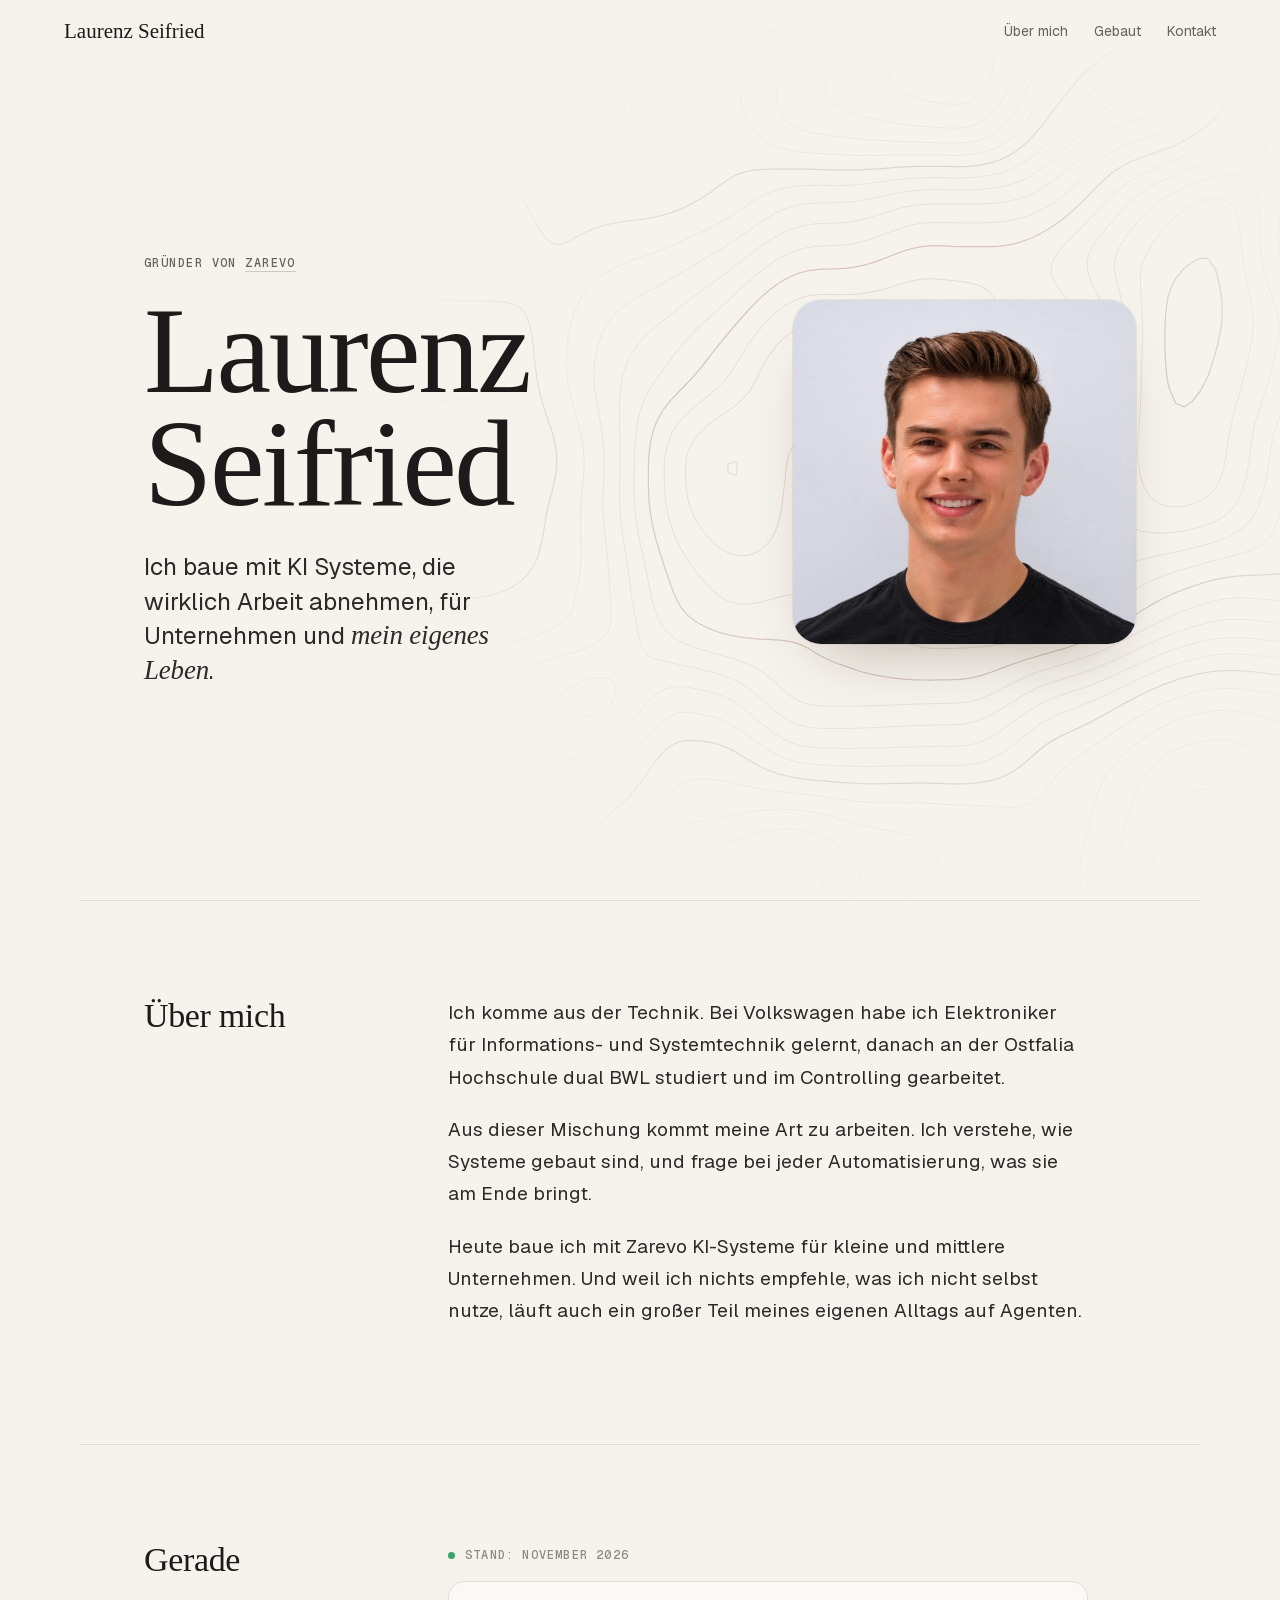
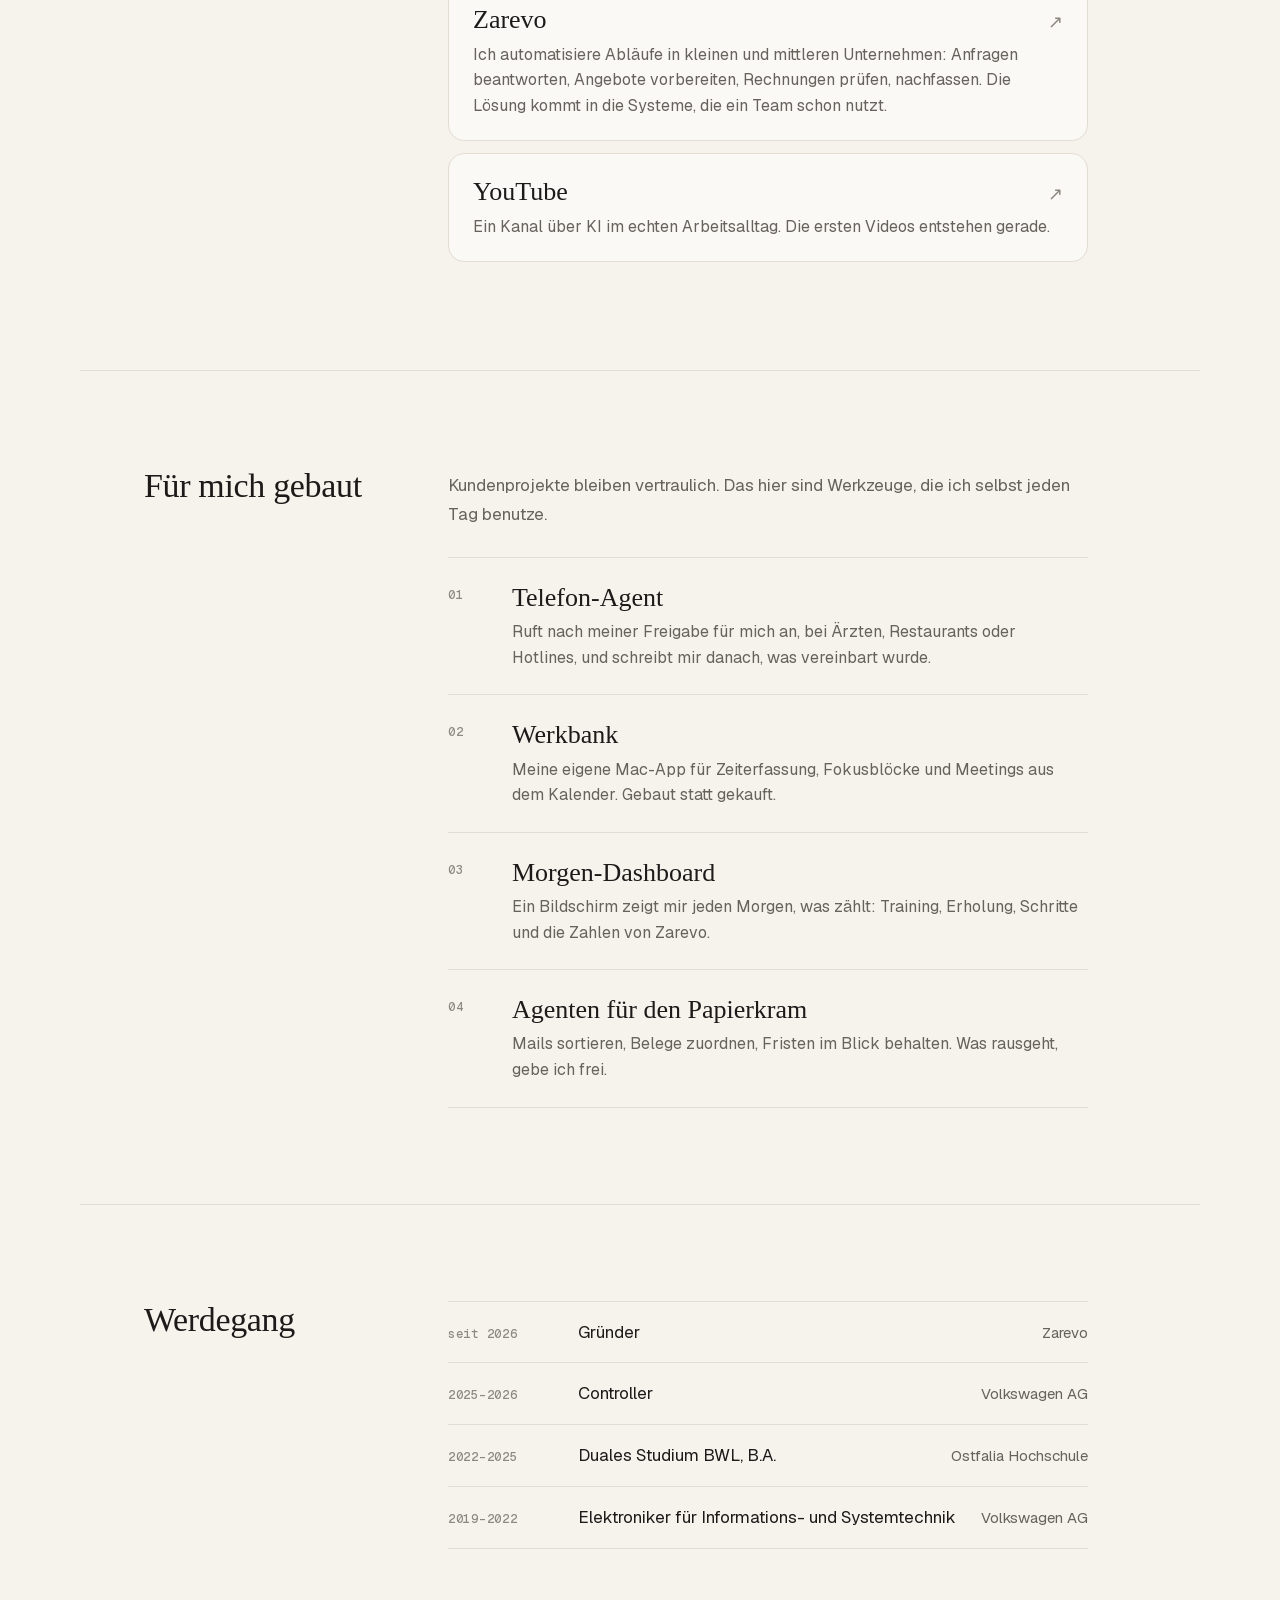
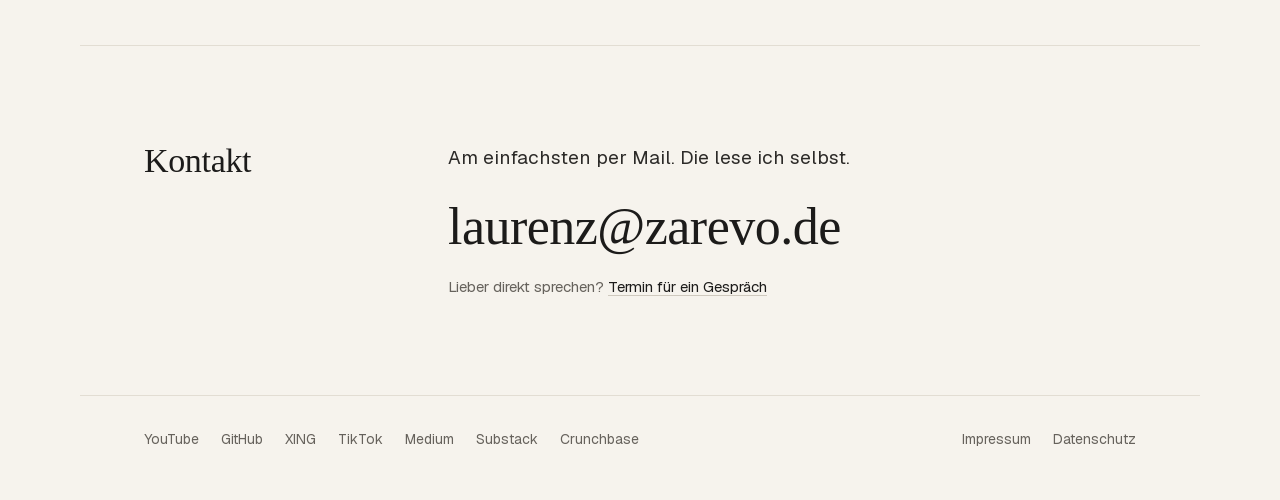
==== index.html @ e5b03af1 "Entwurf 2: persönlich, hell, redaktionell Co-Authored-By: Claude Opus 5.5 <noreply@anthropic.com>" ====
<!doctype html>
<html lang="de">
<head>
<meta charset="utf-8">
<meta name="viewport" content="width=device-width, initial-scale=1, viewport-fit=cover">
<title>Laurenz Seifried</title>
<meta name="description" content="Ich baue mit KI Systeme, die wirklich Arbeit abnehmen, für Unternehmen und mein eigenes Leben. Gründer von Zarevo.">
<meta name="theme-color" content="#f6f3ed">
<link rel="canonical" href="https://laurenzseifried.de/">
<meta property="og:type" content="profile">
<meta property="og:title" content="Laurenz Seifried">
<meta property="og:description" content="Ich baue mit KI Systeme, die wirklich Arbeit abnehmen, für Unternehmen und mein eigenes Leben. Gründer von Zarevo.">
<meta property="og:url" content="https://laurenzseifried.de/">
<meta property="og:image" content="https://laurenzseifried.de/laurenz-seifried.jpg">
<link rel="icon" href="/favicon.ico" sizes="48x48">
<link rel="icon" href="/favicon-96.png" sizes="96x96" type="image/png">
<link rel="icon" href="/favicon-192.png" sizes="192x192" type="image/png">
<link rel="apple-touch-icon" href="/apple-touch-icon.png">
<link rel="preload" href="/schriften/instrument-serif-latin-400-normal.woff2" as="font" type="font/woff2" crossorigin>
<link rel="preload" href="/schriften/geist-latin.woff2" as="font" type="font/woff2" crossorigin>
<link rel="stylesheet" href="/schriften/schriften.css">
<link rel="stylesheet" href="/style.css">
<script>document.documentElement.classList.add('js')</script>
<script type="application/ld+json">
{
  "@context": "https://schema.org",
  "@type": "Person",
  "@id": "https://laurenzseifried.de/#person",
  "name": "Laurenz Seifried",
  "url": "https://laurenzseifried.de/",
  "image": "https://laurenzseifried.de/laurenz-seifried.jpg",
  "description": "Ich baue mit KI Systeme, die wirklich Arbeit abnehmen, für Unternehmen und mein eigenes Leben. Gründer von Zarevo.",
  "jobTitle": "Gründer",
  "worksFor": {"@type": "Organization", "name": "Zarevo", "url": "https://zarevo.de/"},
  "alumniOf": {"@type": "CollegeOrUniversity", "name": "Ostfalia Hochschule für angewandte Wissenschaften"},
  "knowsAbout": ["Künstliche Intelligenz", "Automatisierung", "Prozessautomatisierung"],
  "sameAs": [
    "https://github.com/laurenzseifried",
    "https://www.youtube.com/@laurenzseifried",
    "https://www.tiktok.com/@laurenzseifried",
    "https://medium.com/@laurenzseifried",
    "https://substack.com/@laurenzseifried",
    "https://www.crunchbase.com/person/laurenz-seifried",
    "https://www.xing.com/profile/Laurenz_Seifried"
  ]
}
</script>
</head>
<body>

<header class="leiste">
  <a class="marke" href="/">Laurenz Seifried</a>
  <nav>
    <a href="#ueber">Über mich</a>
    <a href="#gebaut">Gebaut</a>
    <a href="#kontakt">Kontakt</a>
  </nav>
</header>

<main>

  <section class="held">
    <canvas class="hoehen" aria-hidden="true"></canvas>
    <div class="held-text">
      <p class="etikett" data-reveal>Gründer von <a href="https://zarevo.de/">Zarevo</a></p>
      <h1 data-reveal>Laurenz Seifried</h1>
      <p class="lead" data-reveal>Ich baue mit KI Systeme, die wirklich Arbeit abnehmen, für Unternehmen und <em>mein eigenes Leben</em>.</p>
    </div>
    <figure class="portrait" data-reveal>
      <img src="/laurenz-seifried.jpg" width="640" height="640" alt="Laurenz Seifried">
    </figure>
  </section>

  <section class="block" id="ueber">
    <h2 class="block-titel" data-reveal>Über mich</h2>
    <div class="block-inhalt prosa">
      <p data-reveal>Ich komme aus der Technik. Bei Volkswagen habe ich Elektroniker für Informations- und Systemtechnik gelernt, danach an der Ostfalia Hochschule dual BWL studiert und im Controlling gearbeitet.</p>
      <p data-reveal>Aus dieser Mischung kommt meine Art zu arbeiten. Ich verstehe, wie Systeme gebaut sind, und frage bei jeder Automatisierung, was sie am Ende bringt.</p>
      <p data-reveal>Heute baue ich mit Zarevo KI-Systeme für kleine und mittlere Unternehmen. Und weil ich nichts empfehle, was ich nicht selbst nutze, läuft auch ein großer Teil meines eigenen Alltags auf Agenten.</p>
    </div>
  </section>

  <section class="block" id="jetzt">
    <h2 class="block-titel" data-reveal>Gerade</h2>
    <div class="block-inhalt">
      <p class="stand" data-reveal>Stand: November 2026</p>
      <a class="jetzt-karte" href="https://zarevo.de/" data-reveal>
        <span class="jetzt-name">Zarevo <span class="pfeil" aria-hidden="true">↗</span></span>
        <span class="jetzt-text">Ich automatisiere Abläufe in kleinen und mittleren Unternehmen: Anfragen beantworten, Angebote vorbereiten, Rechnungen prüfen, nachfassen. Die Lösung kommt in die Systeme, die ein Team schon nutzt.</span>
      </a>
      <a class="jetzt-karte" href="https://www.youtube.com/@laurenzseifried" rel="me" data-reveal>
        <span class="jetzt-name">YouTube <span class="pfeil" aria-hidden="true">↗</span></span>
        <span class="jetzt-text">Ein Kanal über KI im echten Arbeitsalltag. Die ersten Videos entstehen gerade.</span>
      </a>
    </div>
  </section>

  <section class="block" id="gebaut">
    <h2 class="block-titel" data-reveal>Für mich gebaut</h2>
    <div class="block-inhalt">
      <p class="vorspann" data-reveal>Kundenprojekte bleiben vertraulich. Das hier sind Werkzeuge, die ich selbst jeden Tag benutze.</p>
      <ol class="liste">
        <li data-reveal>
          <span class="nr">01</span>
          <div><h3>Telefon-Agent</h3><p>Ruft nach meiner Freigabe für mich an, bei Ärzten, Restaurants oder Hotlines, und schreibt mir danach, was vereinbart wurde.</p></div>
        </li>
        <li data-reveal>
          <span class="nr">02</span>
          <div><h3>Werkbank</h3><p>Meine eigene Mac-App für Zeiterfassung, Fokusblöcke und Meetings aus dem Kalender. Gebaut statt gekauft.</p></div>
        </li>
        <li data-reveal>
          <span class="nr">03</span>
          <div><h3>Morgen-Dashboard</h3><p>Ein Bildschirm zeigt mir jeden Morgen, was zählt: Training, Erholung, Schritte und die Zahlen von Zarevo.</p></div>
        </li>
        <li data-reveal>
          <span class="nr">04</span>
          <div><h3>Agenten für den Papierkram</h3><p>Mails sortieren, Belege zuordnen, Fristen im Blick behalten. Was rausgeht, gebe ich frei.</p></div>
        </li>
      </ol>
    </div>
  </section>

  <section class="block" id="werdegang">
    <h2 class="block-titel" data-reveal>Werdegang</h2>
    <div class="block-inhalt">
      <ol class="stationen">
        <li data-reveal><span class="jahr">seit 2026</span><span class="rolle">Gründer</span><span class="ort">Zarevo</span></li>
        <li data-reveal><span class="jahr">2025–2026</span><span class="rolle">Controller</span><span class="ort">Volkswagen AG</span></li>
        <li data-reveal><span class="jahr">2022–2025</span><span class="rolle">Duales Studium BWL, B.A.</span><span class="ort">Ostfalia Hochschule</span></li>
        <li data-reveal><span class="jahr">2019–2022</span><span class="rolle">Elektroniker für Informations- und Systemtechnik</span><span class="ort">Volkswagen AG</span></li>
      </ol>
    </div>
  </section>

  <section class="block" id="kontakt">
    <h2 class="block-titel" data-reveal>Kontakt</h2>
    <div class="block-inhalt">
      <p class="prosa" data-reveal>Am einfachsten per Mail. Die lese ich selbst.</p>
      <a class="mail" href="mailto:laurenz@zarevo.de" data-reveal>laurenz@zarevo.de</a>
      <p class="nebenbei" data-reveal>Lieber direkt sprechen? <a href="https://cal.com/zarevo/30min">Termin für ein Gespräch</a></p>
    </div>
  </section>

</main>

<footer class="fuss">
  <ul class="profile">
    <li><a href="https://www.youtube.com/@laurenzseifried" rel="me">YouTube</a></li>
    <li><a href="https://github.com/laurenzseifried" rel="me">GitHub</a></li>
    <li><a href="https://www.xing.com/profile/Laurenz_Seifried" rel="me">XING</a></li>
    <li><a href="https://www.tiktok.com/@laurenzseifried" rel="me">TikTok</a></li>
    <li><a href="https://medium.com/@laurenzseifried" rel="me">Medium</a></li>
    <li><a href="https://substack.com/@laurenzseifried" rel="me">Substack</a></li>
    <li><a href="https://www.crunchbase.com/person/laurenz-seifried" rel="me">Crunchbase</a></li>
  </ul>
  <div class="recht-links">
    <a href="/impressum.html">Impressum</a>
    <a href="/datenschutz.html">Datenschutz</a>
  </div>
</footer>

<script src="/bewegung.js" defer></script>
</body>
</html>
---- schriften/schriften.css ----
/* Selbst gehostet (OFL), keine Anfragen an Google oder CDNs. */
@font-face{font-family:'Instrument Serif';font-style:normal;font-weight:400;font-display:swap;src:url(instrument-serif-latin-ext-400-normal.woff2) format('woff2');unicode-range:U+0100-02BA, U+02BD-02C5, U+02C7-02CC, U+02CE-02D7, U+02DD-02FF, U+0304, U+0308, U+0329, U+1D00-1DBF, U+1E00-1E9F, U+1EF2-1EFF, U+2020, U+20A0-20AB, U+20AD-20C0, U+2113, U+2C60-2C7F, U+A720-A7FF}
@font-face{font-family:'Instrument Serif';font-style:normal;font-weight:400;font-display:swap;src:url(instrument-serif-latin-400-normal.woff2) format('woff2');unicode-range:U+0000-00FF, U+0131, U+0152-0153, U+02BB-02BC, U+02C6, U+02DA, U+02DC, U+0304, U+0308, U+0329, U+2000-206F, U+20AC, U+2122, U+2191, U+2193, U+2212, U+2215, U+FEFF, U+FFFD}
@font-face{font-family:'Instrument Serif';font-style:italic;font-weight:400;font-display:swap;src:url(instrument-serif-latin-ext-400-italic.woff2) format('woff2');unicode-range:U+0100-02BA, U+02BD-02C5, U+02C7-02CC, U+02CE-02D7, U+02DD-02FF, U+0304, U+0308, U+0329, U+1D00-1DBF, U+1E00-1E9F, U+1EF2-1EFF, U+2020, U+20A0-20AB, U+20AD-20C0, U+2113, U+2C60-2C7F, U+A720-A7FF}
@font-face{font-family:'Instrument Serif';font-style:italic;font-weight:400;font-display:swap;src:url(instrument-serif-latin-400-italic.woff2) format('woff2');unicode-range:U+0000-00FF, U+0131, U+0152-0153, U+02BB-02BC, U+02C6, U+02DA, U+02DC, U+0304, U+0308, U+0329, U+2000-206F, U+20AC, U+2122, U+2191, U+2193, U+2212, U+2215, U+FEFF, U+FFFD}
@font-face{font-family:'Geist';font-style:normal;font-weight:300 700;font-display:swap;src:url(geist-latin-ext.woff2) format('woff2');unicode-range:U+0100-02BA, U+02BD-02C5, U+02C7-02CC, U+02CE-02D7, U+02DD-02FF, U+0304, U+0308, U+0329, U+1D00-1DBF, U+1E00-1E9F, U+1EF2-1EFF, U+2020, U+20A0-20AB, U+20AD-20C0, U+2113, U+2C60-2C7F, U+A720-A7FF}
@font-face{font-family:'Geist';font-style:normal;font-weight:300 700;font-display:swap;src:url(geist-latin.woff2) format('woff2');unicode-range:U+0000-00FF, U+0131, U+0152-0153, U+02BB-02BC, U+02C6, U+02DA, U+02DC, U+0304, U+0308, U+0329, U+2000-206F, U+20AC, U+2122, U+2191, U+2193, U+2212, U+2215, U+FEFF, U+FFFD}
@font-face{font-family:'Geist Mono';font-style:normal;font-weight:300 700;font-display:swap;src:url(geist-mono-latin-ext.woff2) format('woff2');unicode-range:U+0100-02BA, U+02BD-02C5, U+02C7-02CC, U+02CE-02D7, U+02DD-02FF, U+0304, U+0308, U+0329, U+1D00-1DBF, U+1E00-1E9F, U+1EF2-1EFF, U+2020, U+20A0-20AB, U+20AD-20C0, U+2113, U+2C60-2C7F, U+A720-A7FF}
@font-face{font-family:'Geist Mono';font-style:normal;font-weight:300 700;font-display:swap;src:url(geist-mono-latin.woff2) format('woff2');unicode-range:U+0000-00FF, U+0131, U+0152-0153, U+02BB-02BC, U+02C6, U+02DA, U+02DC, U+0304, U+0308, U+0329, U+2000-206F, U+20AC, U+2122, U+2191, U+2193, U+2212, U+2215, U+FEFF, U+FFFD}
---- style.css ----
/* laurenzseifried.de: hell und redaktionell, eine Serifenschrift für Überschriften,
   Höhenlinien in Tinte als einziges Bewegungsmotiv. Bewusst anders als Zarevo. */
:root{
  --papier:#f6f3ed; --papier-2:#efebe3; --tinte:#1c1b1a; --leise:#66625c; --still:#8d8880;
  --linie:#e2ddd3; --linie-stark:#cfc9be; --glut:#d4552a;
  --serif:"Instrument Serif",ui-serif,Georgia,"Times New Roman",serif;
  --sans:"Geist",ui-sans-serif,system-ui,-apple-system,"Segoe UI",sans-serif;
  --mono:"Geist Mono",ui-monospace,SFMono-Regular,Menlo,monospace;
  --rand:clamp(20px,5vw,64px);
  --breit:1120px;
  --sanft:cubic-bezier(.2,.7,.2,1);
}
*{box-sizing:border-box}
html{scroll-behavior:smooth;scroll-padding-top:80px;overflow-x:clip}
body{margin:0;background:var(--papier);color:var(--tinte);font:400 17px/1.7 var(--sans);-webkit-font-smoothing:antialiased;-moz-osx-font-smoothing:grayscale}
a{color:inherit}
img{display:block;max-width:100%}
::selection{background:rgba(212,85,42,.18)}

/* Leiste */
.leiste{position:fixed;inset:0 0 auto;z-index:10;display:flex;justify-content:space-between;align-items:center;padding:20px var(--rand);transition:background .4s,border-color .4s,padding .4s;border-bottom:1px solid transparent}
.leiste.fest{background:rgba(246,243,237,.82);backdrop-filter:blur(12px);-webkit-backdrop-filter:blur(12px);border-color:var(--linie);padding-block:14px}
.marke{font:400 21px/1 var(--serif);text-decoration:none;opacity:0;transition:opacity .4s}
.leiste.fest .marke{opacity:1}
.leiste nav{display:flex;gap:26px;font-size:14px}
.leiste nav a{text-decoration:none;color:var(--leise);transition:color .2s}
.leiste nav a:hover{color:var(--tinte)}

/* Held */
.held{position:relative;max-width:var(--breit);margin:0 auto;min-height:min(100svh,920px);padding:140px var(--rand) 96px;display:grid;grid-template-columns:1.25fr .75fr;align-items:center;gap:clamp(32px,6vw,88px);isolation:isolate}
.hoehen{position:absolute;inset:0 calc(50% - 50vw);width:100vw;height:100%;z-index:-1;-webkit-mask:radial-gradient(60% 75% at 72% 52%,#000 15%,transparent 72%);mask:radial-gradient(60% 75% at 72% 52%,#000 15%,transparent 72%)}
.etikett{font:500 12px/1.4 var(--mono);letter-spacing:.12em;text-transform:uppercase;color:var(--leise);margin:0 0 22px}
.etikett a{text-decoration:none;border-bottom:1px solid var(--linie-stark);transition:border-color .2s,color .2s}
.etikett a:hover{color:var(--tinte);border-color:var(--tinte)}
h1{font:400 clamp(60px,9.6vw,132px)/.92 var(--serif);letter-spacing:-.02em;margin:0 0 30px}
.lead{font-size:clamp(20px,2vw,24px);line-height:1.45;max-width:26ch;margin:0;color:#2c2a28}
.lead em{font:italic 400 1.12em/1 var(--serif);letter-spacing:-.005em}
.portrait{margin:0;justify-self:end;width:100%;max-width:380px;aspect-ratio:1;border-radius:28px;overflow:hidden;background:var(--papier-2);box-shadow:0 1px 0 rgba(255,255,255,.6) inset,0 30px 60px -30px rgba(60,40,20,.35),0 0 0 1px rgba(28,27,26,.06)}
.portrait img{width:100%;height:100%;object-fit:cover}

/* Blöcke: Titel links, Inhalt rechts */
.block{max-width:var(--breit);margin:0 auto;padding:clamp(56px,8vw,96px) var(--rand);display:grid;grid-template-columns:240px 1fr;gap:clamp(24px,5vw,72px);border-top:1px solid var(--linie)}
.block-titel{font:400 34px/1.1 var(--serif);letter-spacing:-.01em;margin:0;position:sticky;top:96px;align-self:start}
.block-inhalt{max-width:640px}
.prosa p,.prosa{font-size:19px;line-height:1.7;margin:0 0 20px;color:#2c2a28}
.prosa p:last-child{margin-bottom:0}
.stand{font:500 12px/1.4 var(--mono);letter-spacing:.1em;text-transform:uppercase;color:var(--still);margin:6px 0 18px;display:flex;align-items:center;gap:10px}
.stand::before{content:"";width:7px;height:7px;border-radius:50%;background:#3aa363;box-shadow:0 0 0 0 rgba(58,163,99,.5);animation:puls 2.4s infinite}
@keyframes puls{70%{box-shadow:0 0 0 7px rgba(58,163,99,0)}100%{box-shadow:0 0 0 0 rgba(58,163,99,0)}}
.jetzt-karte{display:block;text-decoration:none;padding:22px 24px;margin-bottom:12px;border:1px solid var(--linie);border-radius:16px;background:rgba(255,255,255,.45);transition:border-color .3s,background .3s,transform .3s var(--sanft)}
.jetzt-karte:hover{border-color:var(--linie-stark);background:rgba(255,255,255,.8);transform:translateY(-2px)}
.jetzt-name{display:flex;justify-content:space-between;align-items:baseline;font:400 26px/1.2 var(--serif);margin-bottom:6px}
.pfeil{font:400 18px/1 var(--sans);color:var(--still);transition:transform .3s var(--sanft),color .3s}
.jetzt-karte:hover .pfeil{transform:translate(2px,-2px);color:var(--glut)}
.jetzt-text{display:block;color:var(--leise);font-size:16px;line-height:1.6}
.vorspann{color:var(--leise);margin:4px 0 28px;font-size:17px}
.liste{list-style:none;margin:0;padding:0;border-top:1px solid var(--linie)}
.liste li{display:grid;grid-template-columns:56px 1fr;gap:8px;padding:24px 0;border-bottom:1px solid var(--linie)}
.nr{font:500 12px/2.2 var(--mono);color:var(--still);letter-spacing:.06em}
.liste h3{font:400 26px/1.2 var(--serif);margin:0 0 6px}
.liste p{margin:0;color:var(--leise);font-size:16px;line-height:1.6;max-width:52ch}
.stationen{list-style:none;margin:0;padding:0}
.stationen li{display:grid;grid-template-columns:110px 1fr auto;gap:8px 20px;align-items:baseline;padding:16px 0;border-bottom:1px solid var(--linie)}
.stationen li:first-child{border-top:1px solid var(--linie)}
.jahr{font:500 12px/1.4 var(--mono);letter-spacing:.06em;color:var(--still)}
.rolle{font-size:17px}
.ort{color:var(--leise);font-size:15px;text-align:right}
.mail{display:inline-block;font:400 clamp(34px,4.6vw,52px)/1.1 var(--serif);letter-spacing:-.01em;text-decoration:none;margin:4px 0 18px;background:linear-gradient(currentColor,currentColor) 0 100%/0 1px no-repeat;transition:background-size .5s var(--sanft),color .3s}
.mail:hover{background-size:100% 1px;color:var(--glut)}
.nebenbei{color:var(--leise);font-size:15px;margin:0}
.nebenbei a{color:var(--tinte);text-underline-offset:3px;text-decoration-color:var(--linie-stark)}
.nebenbei a:hover{text-decoration-color:var(--tinte)}

/* Fuß */
.fuss{max-width:var(--breit);margin:0 auto;padding:32px var(--rand) 48px;display:flex;flex-wrap:wrap;justify-content:space-between;gap:16px 40px;border-top:1px solid var(--linie);font-size:14px}
.profile{list-style:none;margin:0;padding:0;display:flex;flex-wrap:wrap;gap:6px 22px}
.profile a,.recht-links a{color:var(--leise);text-decoration:none;transition:color .2s}
.profile a:hover,.recht-links a:hover{color:var(--tinte)}
.recht-links{display:flex;gap:22px}

/* Einblenden beim Scrollen, nur mit JS */
.js [data-reveal]{opacity:0;transform:translateY(14px);transition:opacity .8s var(--sanft),transform .8s var(--sanft);transition-delay:var(--v,0s)}
.js [data-reveal].da{opacity:1;transform:none}

/* Rechtsseiten */
.recht{max-width:680px;margin:0 auto;padding:96px var(--rand) 72px}
.recht h1{font-size:56px;margin-bottom:28px}
.recht h2{font:400 26px/1.3 var(--serif);margin:36px 0 8px}
.recht p{color:#2c2a28}

@media (max-width:860px){
  .held{grid-template-columns:1fr;padding-top:112px;min-height:auto}
  .portrait{justify-self:start;max-width:280px;grid-row:1;border-radius:22px}
  .hoehen{-webkit-mask:radial-gradient(90% 55% at 70% 22%,#000 10%,transparent 70%);mask:radial-gradient(90% 55% at 70% 22%,#000 10%,transparent 70%)}
  .block{grid-template-columns:1fr;gap:20px}
  .block-titel{position:static}
}
@media (max-width:560px){
  .leiste nav{gap:18px}
  .portrait{max-width:200px}
  .stationen li{grid-template-columns:1fr}
  .ort{text-align:left}
  .fuss{flex-direction:column}
}
@media (prefers-reduced-motion:reduce){
  *,*::before,*::after{animation:none!important;transition:none!important}
  html{scroll-behavior:auto}
  .js [data-reveal]{opacity:1;transform:none}
}
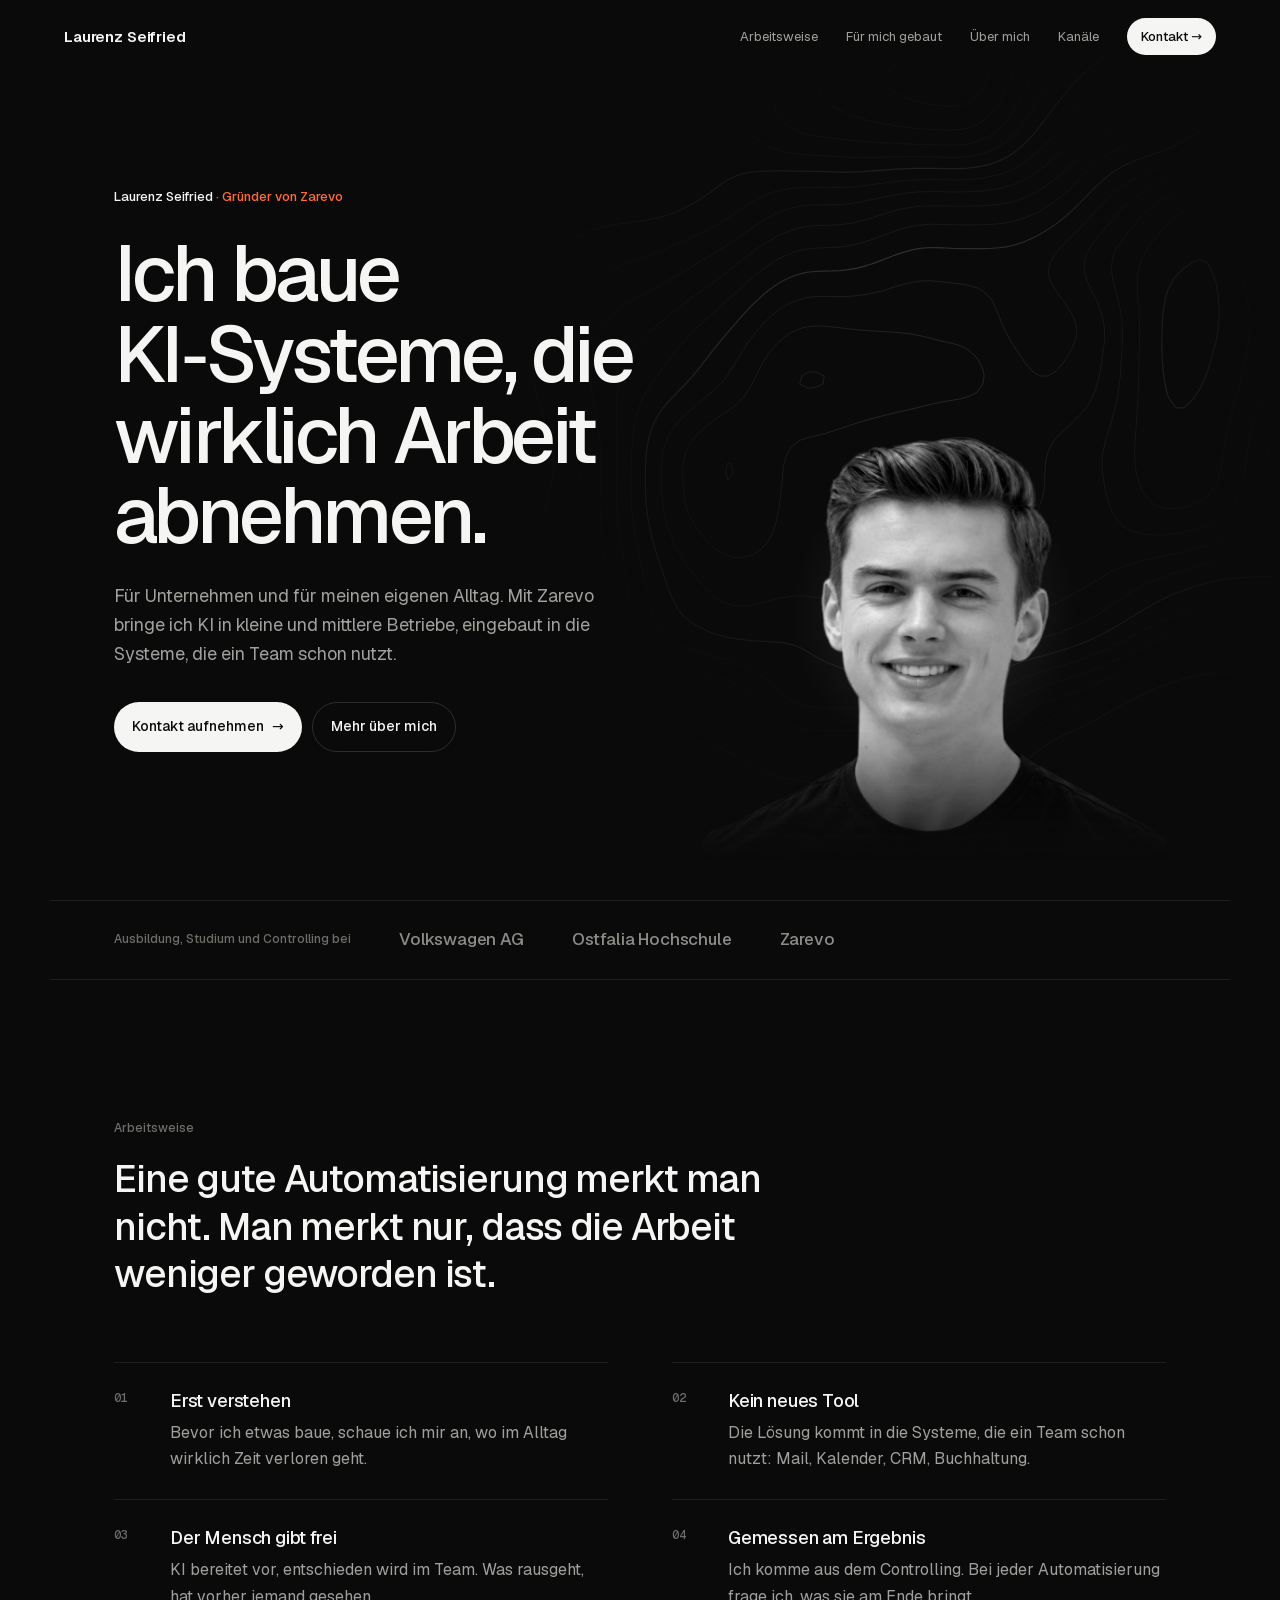
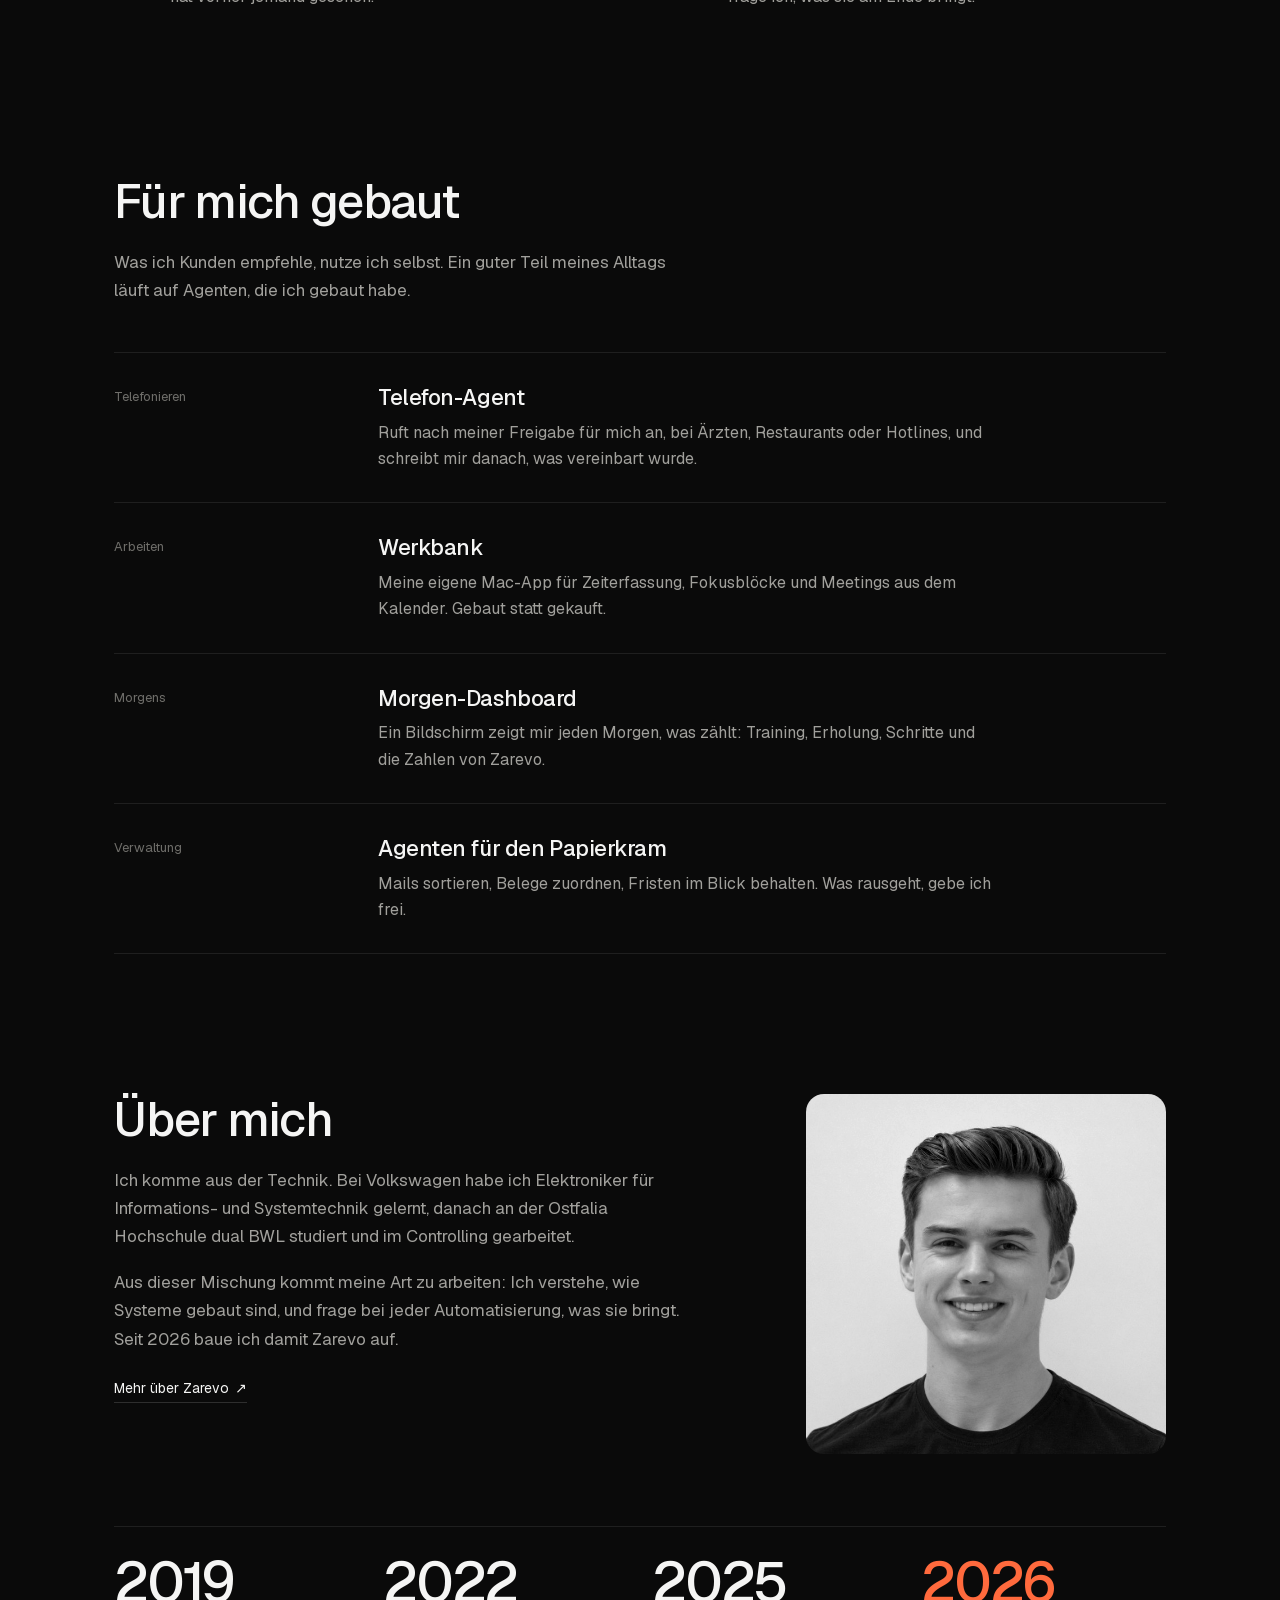
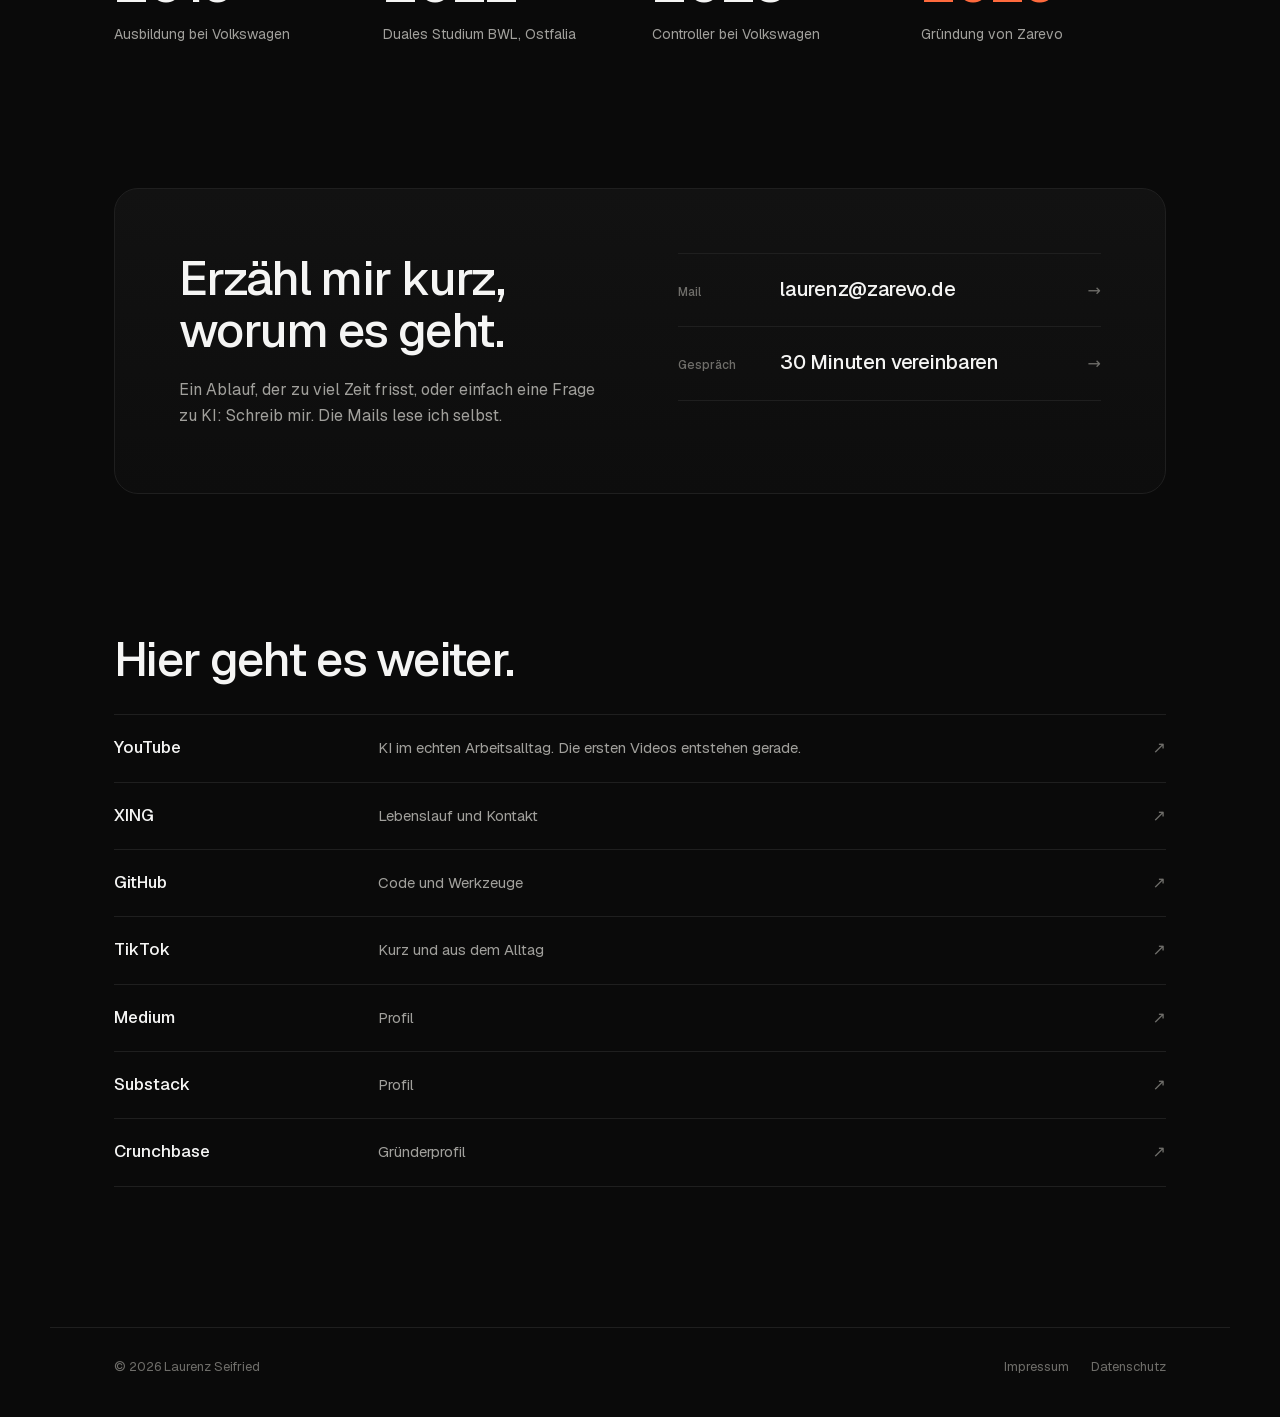
==== commit f9941ff7: "Entwurf 3: dunkel nach dem Vorbild von Christoph Magnussen Co-Authored-By: Claude Opus 5.5 <noreply@" ====
--- a/index.html
+++ b/index.html
@@ -5,7 +5,7 @@
 <meta name="viewport" content="width=device-width, initial-scale=1, viewport-fit=cover">
 <title>Laurenz Seifried</title>
 <meta name="description" content="Ich baue mit KI Systeme, die wirklich Arbeit abnehmen, für Unternehmen und mein eigenes Leben. Gründer von Zarevo.">
-<meta name="theme-color" content="#f6f3ed">
+<meta name="theme-color" content="#0a0a0a">
 <link rel="canonical" href="https://laurenzseifried.de/">
 <meta property="og:type" content="profile">
 <meta property="og:title" content="Laurenz Seifried">
@@ -16,8 +16,8 @@
 <link rel="icon" href="/favicon-96.png" sizes="96x96" type="image/png">
 <link rel="icon" href="/favicon-192.png" sizes="192x192" type="image/png">
 <link rel="apple-touch-icon" href="/apple-touch-icon.png">
-<link rel="preload" href="/schriften/instrument-serif-latin-400-normal.woff2" as="font" type="font/woff2" crossorigin>
 <link rel="preload" href="/schriften/geist-latin.woff2" as="font" type="font/woff2" crossorigin>
+<link rel="preload" href="/portrait.webp" as="image">
 <link rel="stylesheet" href="/schriften/schriften.css">
 <link rel="stylesheet" href="/style.css">
 <script>document.documentElement.classList.add('js')</script>
@@ -51,9 +51,11 @@
 <header class="leiste">
   <a class="marke" href="/">Laurenz Seifried</a>
   <nav>
+    <a href="#arbeitsweise">Arbeitsweise</a>
+    <a href="#gebaut">Für mich gebaut</a>
     <a href="#ueber">Über mich</a>
-    <a href="#gebaut">Gebaut</a>
-    <a href="#kontakt">Kontakt</a>
+    <a href="#kanaele">Kanäle</a>
+    <a class="nav-knopf" href="#kontakt">Kontakt <span aria-hidden="true">→</span></a>
   </nav>
 </header>
 
@@ -62,101 +64,99 @@
   <section class="held">
     <canvas class="hoehen" aria-hidden="true"></canvas>
     <div class="held-text">
-      <p class="etikett" data-reveal>Gründer von <a href="https://zarevo.de/">Zarevo</a></p>
-      <h1 data-reveal>Laurenz Seifried</h1>
-      <p class="lead" data-reveal>Ich baue mit KI Systeme, die wirklich Arbeit abnehmen, für Unternehmen und <em>mein eigenes Leben</em>.</p>
+      <h1 class="etikett" data-reveal>Laurenz Seifried <span>· Gründer von Zarevo</span></h1>
+      <p class="claim" data-reveal>Ich baue KI‑Systeme, die wirklich Arbeit abnehmen.</p>
+      <p class="unterzeile" data-reveal>Für Unternehmen und für meinen eigenen Alltag. Mit Zarevo bringe ich KI in kleine und mittlere Betriebe, eingebaut in die Systeme, die ein Team schon nutzt.</p>
+      <div class="knoepfe" data-reveal>
+        <a class="knopf" href="#kontakt">Kontakt aufnehmen <span aria-hidden="true">→</span></a>
+        <a class="knopf leise" href="#ueber">Mehr über mich</a>
+      </div>
     </div>
     <figure class="portrait" data-reveal>
-      <img src="/laurenz-seifried.jpg" width="640" height="640" alt="Laurenz Seifried">
+      <img src="/portrait.webp" width="1000" height="1000" alt="Laurenz Seifried">
     </figure>
   </section>
 
-  <section class="block" id="ueber">
-    <h2 class="block-titel" data-reveal>Über mich</h2>
-    <div class="block-inhalt prosa">
-      <p data-reveal>Ich komme aus der Technik. Bei Volkswagen habe ich Elektroniker für Informations- und Systemtechnik gelernt, danach an der Ostfalia Hochschule dual BWL studiert und im Controlling gearbeitet.</p>
-      <p data-reveal>Aus dieser Mischung kommt meine Art zu arbeiten. Ich verstehe, wie Systeme gebaut sind, und frage bei jeder Automatisierung, was sie am Ende bringt.</p>
-      <p data-reveal>Heute baue ich mit Zarevo KI-Systeme für kleine und mittlere Unternehmen. Und weil ich nichts empfehle, was ich nicht selbst nutze, läuft auch ein großer Teil meines eigenen Alltags auf Agenten.</p>
+  <section class="stationen" aria-label="Stationen">
+    <p class="klein">Ausbildung, Studium und Controlling bei</p>
+    <ul>
+      <li>Volkswagen AG</li>
+      <li>Ostfalia Hochschule</li>
+      <li>Zarevo</li>
+    </ul>
+  </section>
+
+  <section class="abschnitt" id="arbeitsweise">
+    <p class="klein" data-reveal>Arbeitsweise</p>
+    <p class="gross" data-reveal>Eine gute Automatisierung merkt man nicht. Man merkt nur, dass die Arbeit weniger geworden ist.</p>
+    <div class="raster">
+      <div class="punkt" data-reveal><span class="nr">01</span><h3>Erst verstehen</h3><p>Bevor ich etwas baue, schaue ich mir an, wo im Alltag wirklich Zeit verloren geht.</p></div>
+      <div class="punkt" data-reveal><span class="nr">02</span><h3>Kein neues Tool</h3><p>Die Lösung kommt in die Systeme, die ein Team schon nutzt: Mail, Kalender, CRM, Buchhaltung.</p></div>
+      <div class="punkt" data-reveal><span class="nr">03</span><h3>Der Mensch gibt frei</h3><p>KI bereitet vor, entschieden wird im Team. Was rausgeht, hat vorher jemand gesehen.</p></div>
+      <div class="punkt" data-reveal><span class="nr">04</span><h3>Gemessen am Ergebnis</h3><p>Ich komme aus dem Controlling. Bei jeder Automatisierung frage ich, was sie am Ende bringt.</p></div>
     </div>
   </section>
 
-  <section class="block" id="jetzt">
-    <h2 class="block-titel" data-reveal>Gerade</h2>
-    <div class="block-inhalt">
-      <p class="stand" data-reveal>Stand: November 2026</p>
-      <a class="jetzt-karte" href="https://zarevo.de/" data-reveal>
-        <span class="jetzt-name">Zarevo <span class="pfeil" aria-hidden="true">↗</span></span>
-        <span class="jetzt-text">Ich automatisiere Abläufe in kleinen und mittleren Unternehmen: Anfragen beantworten, Angebote vorbereiten, Rechnungen prüfen, nachfassen. Die Lösung kommt in die Systeme, die ein Team schon nutzt.</span>
-      </a>
-      <a class="jetzt-karte" href="https://www.youtube.com/@laurenzseifried" rel="me" data-reveal>
-        <span class="jetzt-name">YouTube <span class="pfeil" aria-hidden="true">↗</span></span>
-        <span class="jetzt-text">Ein Kanal über KI im echten Arbeitsalltag. Die ersten Videos entstehen gerade.</span>
-      </a>
+  <section class="abschnitt" id="gebaut">
+    <h2 data-reveal>Für mich gebaut</h2>
+    <p class="vorspann" data-reveal>Was ich Kunden empfehle, nutze ich selbst. Ein guter Teil meines Alltags läuft auf Agenten, die ich gebaut habe.</p>
+    <div class="zeilen">
+      <article class="zeile" data-reveal><span class="art">Telefonieren</span><div><h3>Telefon-Agent</h3><p>Ruft nach meiner Freigabe für mich an, bei Ärzten, Restaurants oder Hotlines, und schreibt mir danach, was vereinbart wurde.</p></div></article>
+      <article class="zeile" data-reveal><span class="art">Arbeiten</span><div><h3>Werkbank</h3><p>Meine eigene Mac-App für Zeiterfassung, Fokusblöcke und Meetings aus dem Kalender. Gebaut statt gekauft.</p></div></article>
+      <article class="zeile" data-reveal><span class="art">Morgens</span><div><h3>Morgen-Dashboard</h3><p>Ein Bildschirm zeigt mir jeden Morgen, was zählt: Training, Erholung, Schritte und die Zahlen von Zarevo.</p></div></article>
+      <article class="zeile" data-reveal><span class="art">Verwaltung</span><div><h3>Agenten für den Papierkram</h3><p>Mails sortieren, Belege zuordnen, Fristen im Blick behalten. Was rausgeht, gebe ich frei.</p></div></article>
     </div>
   </section>
 
-  <section class="block" id="gebaut">
-    <h2 class="block-titel" data-reveal>Für mich gebaut</h2>
-    <div class="block-inhalt">
-      <p class="vorspann" data-reveal>Kundenprojekte bleiben vertraulich. Das hier sind Werkzeuge, die ich selbst jeden Tag benutze.</p>
-      <ol class="liste">
-        <li data-reveal>
-          <span class="nr">01</span>
-          <div><h3>Telefon-Agent</h3><p>Ruft nach meiner Freigabe für mich an, bei Ärzten, Restaurants oder Hotlines, und schreibt mir danach, was vereinbart wurde.</p></div>
-        </li>
-        <li data-reveal>
-          <span class="nr">02</span>
-          <div><h3>Werkbank</h3><p>Meine eigene Mac-App für Zeiterfassung, Fokusblöcke und Meetings aus dem Kalender. Gebaut statt gekauft.</p></div>
-        </li>
-        <li data-reveal>
-          <span class="nr">03</span>
-          <div><h3>Morgen-Dashboard</h3><p>Ein Bildschirm zeigt mir jeden Morgen, was zählt: Training, Erholung, Schritte und die Zahlen von Zarevo.</p></div>
-        </li>
-        <li data-reveal>
-          <span class="nr">04</span>
-          <div><h3>Agenten für den Papierkram</h3><p>Mails sortieren, Belege zuordnen, Fristen im Blick behalten. Was rausgeht, gebe ich frei.</p></div>
-        </li>
-      </ol>
+  <section class="abschnitt" id="ueber">
+    <div class="ueber">
+      <div>
+        <h2 data-reveal>Über mich</h2>
+        <p data-reveal>Ich komme aus der Technik. Bei Volkswagen habe ich Elektroniker für Informations- und Systemtechnik gelernt, danach an der Ostfalia Hochschule dual BWL studiert und im Controlling gearbeitet.</p>
+        <p data-reveal>Aus dieser Mischung kommt meine Art zu arbeiten: Ich verstehe, wie Systeme gebaut sind, und frage bei jeder Automatisierung, was sie bringt. Seit 2026 baue ich damit Zarevo auf.</p>
+        <a class="pfeil-link" href="https://zarevo.de/" data-reveal>Mehr über Zarevo <span aria-hidden="true">↗</span></a>
+      </div>
+      <figure class="foto" data-reveal><img src="/laurenz-seifried.jpg" width="640" height="640" alt="Laurenz Seifried" loading="lazy"></figure>
+    </div>
+    <ol class="jahre">
+      <li data-reveal><span class="zahl">2019</span><span class="was">Ausbildung bei Volkswagen</span></li>
+      <li data-reveal><span class="zahl">2022</span><span class="was">Duales Studium BWL, Ostfalia</span></li>
+      <li data-reveal><span class="zahl">2025</span><span class="was">Controller bei Volkswagen</span></li>
+      <li data-reveal><span class="zahl">2026</span><span class="was">Gründung von Zarevo</span></li>
+    </ol>
+  </section>
+
+  <section class="abschnitt" id="kontakt">
+    <div class="kontakt">
+      <div>
+        <h2 data-reveal>Erzähl mir kurz, worum es geht.</h2>
+        <p data-reveal>Ein Ablauf, der zu viel Zeit frisst, oder einfach eine Frage zu KI: Schreib mir. Die Mails lese ich selbst.</p>
+      </div>
+      <div class="kontakt-wege">
+        <a class="weg" href="mailto:laurenz@zarevo.de" data-reveal><span class="klein">Mail</span><span class="wert">laurenz@zarevo.de</span><span class="pf" aria-hidden="true">→</span></a>
+        <a class="weg" href="https://cal.com/zarevo/30min" data-reveal><span class="klein">Gespräch</span><span class="wert">30 Minuten vereinbaren</span><span class="pf" aria-hidden="true">→</span></a>
+      </div>
     </div>
   </section>
 
-  <section class="block" id="werdegang">
-    <h2 class="block-titel" data-reveal>Werdegang</h2>
-    <div class="block-inhalt">
-      <ol class="stationen">
-        <li data-reveal><span class="jahr">seit 2026</span><span class="rolle">Gründer</span><span class="ort">Zarevo</span></li>
-        <li data-reveal><span class="jahr">2025–2026</span><span class="rolle">Controller</span><span class="ort">Volkswagen AG</span></li>
-        <li data-reveal><span class="jahr">2022–2025</span><span class="rolle">Duales Studium BWL, B.A.</span><span class="ort">Ostfalia Hochschule</span></li>
-        <li data-reveal><span class="jahr">2019–2022</span><span class="rolle">Elektroniker für Informations- und Systemtechnik</span><span class="ort">Volkswagen AG</span></li>
-      </ol>
-    </div>
-  </section>
-
-  <section class="block" id="kontakt">
-    <h2 class="block-titel" data-reveal>Kontakt</h2>
-    <div class="block-inhalt">
-      <p class="prosa" data-reveal>Am einfachsten per Mail. Die lese ich selbst.</p>
-      <a class="mail" href="mailto:laurenz@zarevo.de" data-reveal>laurenz@zarevo.de</a>
-      <p class="nebenbei" data-reveal>Lieber direkt sprechen? <a href="https://cal.com/zarevo/30min">Termin für ein Gespräch</a></p>
-    </div>
+  <section class="abschnitt" id="kanaele">
+    <h2 data-reveal>Hier geht es weiter.</h2>
+    <ul class="kanaele">
+      <li data-reveal><a href="https://www.youtube.com/@laurenzseifried" rel="me"><span class="name">YouTube</span><span class="info">KI im echten Arbeitsalltag. Die ersten Videos entstehen gerade.</span><span class="pf" aria-hidden="true">↗</span></a></li>
+      <li data-reveal><a href="https://www.xing.com/profile/Laurenz_Seifried" rel="me"><span class="name">XING</span><span class="info">Lebenslauf und Kontakt</span><span class="pf" aria-hidden="true">↗</span></a></li>
+      <li data-reveal><a href="https://github.com/laurenzseifried" rel="me"><span class="name">GitHub</span><span class="info">Code und Werkzeuge</span><span class="pf" aria-hidden="true">↗</span></a></li>
+      <li data-reveal><a href="https://www.tiktok.com/@laurenzseifried" rel="me"><span class="name">TikTok</span><span class="info">Kurz und aus dem Alltag</span><span class="pf" aria-hidden="true">↗</span></a></li>
+      <li data-reveal><a href="https://medium.com/@laurenzseifried" rel="me"><span class="name">Medium</span><span class="info">Profil</span><span class="pf" aria-hidden="true">↗</span></a></li>
+      <li data-reveal><a href="https://substack.com/@laurenzseifried" rel="me"><span class="name">Substack</span><span class="info">Profil</span><span class="pf" aria-hidden="true">↗</span></a></li>
+      <li data-reveal><a href="https://www.crunchbase.com/person/laurenz-seifried" rel="me"><span class="name">Crunchbase</span><span class="info">Gründerprofil</span><span class="pf" aria-hidden="true">↗</span></a></li>
+    </ul>
   </section>
 
 </main>
 
 <footer class="fuss">
-  <ul class="profile">
-    <li><a href="https://www.youtube.com/@laurenzseifried" rel="me">YouTube</a></li>
-    <li><a href="https://github.com/laurenzseifried" rel="me">GitHub</a></li>
-    <li><a href="https://www.xing.com/profile/Laurenz_Seifried" rel="me">XING</a></li>
-    <li><a href="https://www.tiktok.com/@laurenzseifried" rel="me">TikTok</a></li>
-    <li><a href="https://medium.com/@laurenzseifried" rel="me">Medium</a></li>
-    <li><a href="https://substack.com/@laurenzseifried" rel="me">Substack</a></li>
-    <li><a href="https://www.crunchbase.com/person/laurenz-seifried" rel="me">Crunchbase</a></li>
-  </ul>
-  <div class="recht-links">
-    <a href="/impressum.html">Impressum</a>
-    <a href="/datenschutz.html">Datenschutz</a>
-  </div>
+  <span>© 2026 Laurenz Seifried</span>
+  <span class="recht-links"><a href="/impressum.html">Impressum</a><a href="/datenschutz.html">Datenschutz</a></span>
 </footer>
 
 <script src="/bewegung.js" defer></script>
--- a/schriften/schriften.css
+++ b/schriften/schriften.css
@@ -1,8 +1,4 @@
 /* Selbst gehostet (OFL), keine Anfragen an Google oder CDNs. */
-@font-face{font-family:'Instrument Serif';font-style:normal;font-weight:400;font-display:swap;src:url(instrument-serif-latin-ext-400-normal.woff2) format('woff2');unicode-range:U+0100-02BA, U+02BD-02C5, U+02C7-02CC, U+02CE-02D7, U+02DD-02FF, U+0304, U+0308, U+0329, U+1D00-1DBF, U+1E00-1E9F, U+1EF2-1EFF, U+2020, U+20A0-20AB, U+20AD-20C0, U+2113, U+2C60-2C7F, U+A720-A7FF}
-@font-face{font-family:'Instrument Serif';font-style:normal;font-weight:400;font-display:swap;src:url(instrument-serif-latin-400-normal.woff2) format('woff2');unicode-range:U+0000-00FF, U+0131, U+0152-0153, U+02BB-02BC, U+02C6, U+02DA, U+02DC, U+0304, U+0308, U+0329, U+2000-206F, U+20AC, U+2122, U+2191, U+2193, U+2212, U+2215, U+FEFF, U+FFFD}
-@font-face{font-family:'Instrument Serif';font-style:italic;font-weight:400;font-display:swap;src:url(instrument-serif-latin-ext-400-italic.woff2) format('woff2');unicode-range:U+0100-02BA, U+02BD-02C5, U+02C7-02CC, U+02CE-02D7, U+02DD-02FF, U+0304, U+0308, U+0329, U+1D00-1DBF, U+1E00-1E9F, U+1EF2-1EFF, U+2020, U+20A0-20AB, U+20AD-20C0, U+2113, U+2C60-2C7F, U+A720-A7FF}
-@font-face{font-family:'Instrument Serif';font-style:italic;font-weight:400;font-display:swap;src:url(instrument-serif-latin-400-italic.woff2) format('woff2');unicode-range:U+0000-00FF, U+0131, U+0152-0153, U+02BB-02BC, U+02C6, U+02DA, U+02DC, U+0304, U+0308, U+0329, U+2000-206F, U+20AC, U+2122, U+2191, U+2193, U+2212, U+2215, U+FEFF, U+FFFD}
 @font-face{font-family:'Geist';font-style:normal;font-weight:300 700;font-display:swap;src:url(geist-latin-ext.woff2) format('woff2');unicode-range:U+0100-02BA, U+02BD-02C5, U+02C7-02CC, U+02CE-02D7, U+02DD-02FF, U+0304, U+0308, U+0329, U+1D00-1DBF, U+1E00-1E9F, U+1EF2-1EFF, U+2020, U+20A0-20AB, U+20AD-20C0, U+2113, U+2C60-2C7F, U+A720-A7FF}
 @font-face{font-family:'Geist';font-style:normal;font-weight:300 700;font-display:swap;src:url(geist-latin.woff2) format('woff2');unicode-range:U+0000-00FF, U+0131, U+0152-0153, U+02BB-02BC, U+02C6, U+02DA, U+02DC, U+0304, U+0308, U+0329, U+2000-206F, U+20AC, U+2122, U+2191, U+2193, U+2212, U+2215, U+FEFF, U+FFFD}
 @font-face{font-family:'Geist Mono';font-style:normal;font-weight:300 700;font-display:swap;src:url(geist-mono-latin-ext.woff2) format('woff2');unicode-range:U+0100-02BA, U+02BD-02C5, U+02C7-02CC, U+02CE-02D7, U+02DD-02FF, U+0304, U+0308, U+0329, U+1D00-1DBF, U+1E00-1E9F, U+1EF2-1EFF, U+2020, U+20A0-20AB, U+20AD-20C0, U+2113, U+2C60-2C7F, U+A720-A7FF}
--- a/style.css
+++ b/style.css
@@ -1,109 +1,131 @@
-/* laurenzseifried.de: hell und redaktionell, eine Serifenschrift für Überschriften,
-   Höhenlinien in Tinte als einziges Bewegungsmotiv. Bewusst anders als Zarevo. */
+/* laurenzseifried.de: fast schwarz, Schwarz-Weiß-Foto, viel Luft, eine Schrift (Geist).
+   Farbe nur als kleiner warmer Akzent; Höhenlinien in Grau als leises persönliches Zeichen. */
 :root{
-  --papier:#f6f3ed; --papier-2:#efebe3; --tinte:#1c1b1a; --leise:#66625c; --still:#8d8880;
-  --linie:#e2ddd3; --linie-stark:#cfc9be; --glut:#d4552a;
-  --serif:"Instrument Serif",ui-serif,Georgia,"Times New Roman",serif;
+  --grund:#0a0a0a; --flaeche:#111111; --linie:#1f1f1f; --linie-stark:#2e2e2e;
+  --text:#f5f5f4; --leise:#a1a09c; --still:#6f6e6a; --akzent:#ff6a3d;
   --sans:"Geist",ui-sans-serif,system-ui,-apple-system,"Segoe UI",sans-serif;
   --mono:"Geist Mono",ui-monospace,SFMono-Regular,Menlo,monospace;
   --rand:clamp(20px,5vw,64px);
-  --breit:1120px;
+  --breit:1180px;
   --sanft:cubic-bezier(.2,.7,.2,1);
 }
 *{box-sizing:border-box}
-html{scroll-behavior:smooth;scroll-padding-top:80px;overflow-x:clip}
-body{margin:0;background:var(--papier);color:var(--tinte);font:400 17px/1.7 var(--sans);-webkit-font-smoothing:antialiased;-moz-osx-font-smoothing:grayscale}
+html{scroll-behavior:smooth;scroll-padding-top:84px;overflow-x:clip}
+body{margin:0;background:var(--grund);color:var(--text);font:400 16px/1.65 var(--sans);-webkit-font-smoothing:antialiased;-moz-osx-font-smoothing:grayscale}
 a{color:inherit}
 img{display:block;max-width:100%}
-::selection{background:rgba(212,85,42,.18)}
+::selection{background:rgba(255,106,61,.3)}
+h2{font:500 clamp(32px,4vw,48px)/1.08 var(--sans);letter-spacing:-.035em;margin:0 0 20px}
+h3{font:500 18px/1.3 var(--sans);letter-spacing:-.01em;margin:0 0 8px}
+.klein{font:500 12px/1.4 var(--sans);color:var(--still);margin:0 0 18px}
 
 /* Leiste */
-.leiste{position:fixed;inset:0 0 auto;z-index:10;display:flex;justify-content:space-between;align-items:center;padding:20px var(--rand);transition:background .4s,border-color .4s,padding .4s;border-bottom:1px solid transparent}
-.leiste.fest{background:rgba(246,243,237,.82);backdrop-filter:blur(12px);-webkit-backdrop-filter:blur(12px);border-color:var(--linie);padding-block:14px}
-.marke{font:400 21px/1 var(--serif);text-decoration:none;opacity:0;transition:opacity .4s}
-.leiste.fest .marke{opacity:1}
-.leiste nav{display:flex;gap:26px;font-size:14px}
+.leiste{position:fixed;inset:0 0 auto;z-index:10;display:flex;justify-content:space-between;align-items:center;padding:18px var(--rand);border-bottom:1px solid transparent;transition:background .4s,border-color .4s,padding .4s}
+.leiste.fest{background:rgba(10,10,10,.78);backdrop-filter:blur(14px);-webkit-backdrop-filter:blur(14px);border-color:var(--linie);padding-block:12px}
+.marke{font:600 15px/1 var(--sans);letter-spacing:-.01em;text-decoration:none}
+.leiste nav{display:flex;align-items:center;gap:28px;font-size:13px}
 .leiste nav a{text-decoration:none;color:var(--leise);transition:color .2s}
-.leiste nav a:hover{color:var(--tinte)}
+.leiste nav a:hover{color:var(--text)}
+.leiste .nav-knopf{color:var(--grund);background:var(--text);padding:8px 14px;border-radius:999px;font-weight:500}
+.leiste .nav-knopf:hover{color:var(--grund);background:#fff}
 
 /* Held */
-.held{position:relative;max-width:var(--breit);margin:0 auto;min-height:min(100svh,920px);padding:140px var(--rand) 96px;display:grid;grid-template-columns:1.25fr .75fr;align-items:center;gap:clamp(32px,6vw,88px);isolation:isolate}
-.hoehen{position:absolute;inset:0 calc(50% - 50vw);width:100vw;height:100%;z-index:-1;-webkit-mask:radial-gradient(60% 75% at 72% 52%,#000 15%,transparent 72%);mask:radial-gradient(60% 75% at 72% 52%,#000 15%,transparent 72%)}
-.etikett{font:500 12px/1.4 var(--mono);letter-spacing:.12em;text-transform:uppercase;color:var(--leise);margin:0 0 22px}
-.etikett a{text-decoration:none;border-bottom:1px solid var(--linie-stark);transition:border-color .2s,color .2s}
-.etikett a:hover{color:var(--tinte);border-color:var(--tinte)}
-h1{font:400 clamp(60px,9.6vw,132px)/.92 var(--serif);letter-spacing:-.02em;margin:0 0 30px}
-.lead{font-size:clamp(20px,2vw,24px);line-height:1.45;max-width:26ch;margin:0;color:#2c2a28}
-.lead em{font:italic 400 1.12em/1 var(--serif);letter-spacing:-.005em}
-.portrait{margin:0;justify-self:end;width:100%;max-width:380px;aspect-ratio:1;border-radius:28px;overflow:hidden;background:var(--papier-2);box-shadow:0 1px 0 rgba(255,255,255,.6) inset,0 30px 60px -30px rgba(60,40,20,.35),0 0 0 1px rgba(28,27,26,.06)}
-.portrait img{width:100%;height:100%;object-fit:cover}
+.held{position:relative;max-width:var(--breit);margin:0 auto;min-height:min(100svh,940px);padding:120px var(--rand) 40px;display:grid;grid-template-columns:1.1fr .9fr;align-items:end;gap:24px;isolation:isolate}
+.hoehen{position:absolute;inset:0 calc(50% - 50vw);width:100vw;height:100%;z-index:-2;opacity:.9;-webkit-mask:radial-gradient(48% 70% at 72% 46%,#000 10%,transparent 70%);mask:radial-gradient(48% 70% at 72% 46%,#000 10%,transparent 70%)}
+.held-text{align-self:center;padding-bottom:40px}
+.etikett{font:500 13px/1.4 var(--sans);letter-spacing:0;color:var(--text);margin:0 0 26px}
+.etikett span{color:var(--akzent)}
+.claim{font:500 clamp(44px,6.2vw,80px)/1.02 var(--sans);letter-spacing:-.045em;margin:0 0 26px;max-width:12ch}
+.unterzeile{font-size:clamp(16px,1.4vw,18px);line-height:1.6;color:var(--leise);max-width:44ch;margin:0 0 34px}
+.knoepfe{display:flex;flex-wrap:wrap;gap:10px}
+.knopf{display:inline-flex;align-items:center;gap:8px;padding:12px 18px;border-radius:999px;background:var(--text);color:var(--grund);font-size:14px;font-weight:500;text-decoration:none;transition:background .2s,transform .25s var(--sanft)}
+.knopf:hover{background:#fff;transform:translateY(-1px)}
+.knopf span{transition:transform .25s var(--sanft)}
+.knopf:hover span{transform:translateX(3px)}
+.knopf.leise{background:transparent;color:var(--text);border:1px solid var(--linie-stark)}
+.knopf.leise:hover{border-color:var(--leise)}
+.portrait{position:relative;margin:0;align-self:end;justify-self:end;width:100%;max-width:560px}
+.portrait::before{content:"";position:absolute;inset:8% 6% 0;z-index:-1;background:radial-gradient(50% 50% at 50% 42%,rgba(255,255,255,.13),rgba(255,255,255,0) 70%)}
+.portrait img{width:100%;height:auto;-webkit-mask:linear-gradient(180deg,#000 72%,transparent 100%);mask:linear-gradient(180deg,#000 72%,transparent 100%)}
 
-/* Blöcke: Titel links, Inhalt rechts */
-.block{max-width:var(--breit);margin:0 auto;padding:clamp(56px,8vw,96px) var(--rand);display:grid;grid-template-columns:240px 1fr;gap:clamp(24px,5vw,72px);border-top:1px solid var(--linie)}
-.block-titel{font:400 34px/1.1 var(--serif);letter-spacing:-.01em;margin:0;position:sticky;top:96px;align-self:start}
-.block-inhalt{max-width:640px}
-.prosa p,.prosa{font-size:19px;line-height:1.7;margin:0 0 20px;color:#2c2a28}
-.prosa p:last-child{margin-bottom:0}
-.stand{font:500 12px/1.4 var(--mono);letter-spacing:.1em;text-transform:uppercase;color:var(--still);margin:6px 0 18px;display:flex;align-items:center;gap:10px}
-.stand::before{content:"";width:7px;height:7px;border-radius:50%;background:#3aa363;box-shadow:0 0 0 0 rgba(58,163,99,.5);animation:puls 2.4s infinite}
-@keyframes puls{70%{box-shadow:0 0 0 7px rgba(58,163,99,0)}100%{box-shadow:0 0 0 0 rgba(58,163,99,0)}}
-.jetzt-karte{display:block;text-decoration:none;padding:22px 24px;margin-bottom:12px;border:1px solid var(--linie);border-radius:16px;background:rgba(255,255,255,.45);transition:border-color .3s,background .3s,transform .3s var(--sanft)}
-.jetzt-karte:hover{border-color:var(--linie-stark);background:rgba(255,255,255,.8);transform:translateY(-2px)}
-.jetzt-name{display:flex;justify-content:space-between;align-items:baseline;font:400 26px/1.2 var(--serif);margin-bottom:6px}
-.pfeil{font:400 18px/1 var(--sans);color:var(--still);transition:transform .3s var(--sanft),color .3s}
-.jetzt-karte:hover .pfeil{transform:translate(2px,-2px);color:var(--glut)}
-.jetzt-text{display:block;color:var(--leise);font-size:16px;line-height:1.6}
-.vorspann{color:var(--leise);margin:4px 0 28px;font-size:17px}
-.liste{list-style:none;margin:0;padding:0;border-top:1px solid var(--linie)}
-.liste li{display:grid;grid-template-columns:56px 1fr;gap:8px;padding:24px 0;border-bottom:1px solid var(--linie)}
-.nr{font:500 12px/2.2 var(--mono);color:var(--still);letter-spacing:.06em}
-.liste h3{font:400 26px/1.2 var(--serif);margin:0 0 6px}
-.liste p{margin:0;color:var(--leise);font-size:16px;line-height:1.6;max-width:52ch}
-.stationen{list-style:none;margin:0;padding:0}
-.stationen li{display:grid;grid-template-columns:110px 1fr auto;gap:8px 20px;align-items:baseline;padding:16px 0;border-bottom:1px solid var(--linie)}
-.stationen li:first-child{border-top:1px solid var(--linie)}
-.jahr{font:500 12px/1.4 var(--mono);letter-spacing:.06em;color:var(--still)}
-.rolle{font-size:17px}
-.ort{color:var(--leise);font-size:15px;text-align:right}
-.mail{display:inline-block;font:400 clamp(34px,4.6vw,52px)/1.1 var(--serif);letter-spacing:-.01em;text-decoration:none;margin:4px 0 18px;background:linear-gradient(currentColor,currentColor) 0 100%/0 1px no-repeat;transition:background-size .5s var(--sanft),color .3s}
-.mail:hover{background-size:100% 1px;color:var(--glut)}
-.nebenbei{color:var(--leise);font-size:15px;margin:0}
-.nebenbei a{color:var(--tinte);text-underline-offset:3px;text-decoration-color:var(--linie-stark)}
-.nebenbei a:hover{text-decoration-color:var(--tinte)}
+/* Stationen (statt Kundenlogos) */
+.stationen{max-width:var(--breit);margin:0 auto;padding:28px var(--rand) 30px;border-top:1px solid var(--linie);border-bottom:1px solid var(--linie);display:flex;align-items:center;gap:20px 48px;flex-wrap:wrap}
+.stationen .klein{margin:0}
+.stationen ul{list-style:none;margin:0;padding:0;display:flex;flex-wrap:wrap;gap:12px 48px}
+.stationen li{font:500 17px/1.2 var(--sans);letter-spacing:-.01em;color:#8c8b87}
+
+/* Abschnitte */
+.abschnitt{max-width:var(--breit);margin:0 auto;padding:clamp(80px,11vw,140px) var(--rand) 0}
+.gross{font:500 clamp(26px,3.1vw,38px)/1.25 var(--sans);letter-spacing:-.03em;max-width:28ch;margin:0 0 64px}
+.raster{display:grid;grid-template-columns:repeat(2,1fr);gap:0 64px}
+.punkt{padding:26px 0;border-top:1px solid var(--linie);display:grid;grid-template-columns:44px 1fr;column-gap:12px}
+.punkt .nr{font:500 12px/1.6 var(--mono);color:var(--still);grid-row:span 2}
+.punkt p{margin:0;color:var(--leise);max-width:42ch}
+.vorspann{color:var(--leise);max-width:52ch;margin:0 0 48px;font-size:17px}
+.zeilen{border-top:1px solid var(--linie)}
+.zeile{display:grid;grid-template-columns:240px 1fr;gap:24px;padding:30px 0;border-bottom:1px solid var(--linie)}
+.zeile .art{font-size:13px;color:var(--still);padding-top:3px}
+.zeile h3{font-size:22px;letter-spacing:-.02em}
+.zeile p{margin:0;color:var(--leise);max-width:56ch}
+.ueber{display:grid;grid-template-columns:1fr 360px;gap:clamp(32px,6vw,96px);align-items:start}
+.ueber p{color:var(--leise);font-size:17px;max-width:52ch;margin:0 0 18px}
+.pfeil-link{display:inline-flex;gap:6px;margin-top:6px;font-size:14px;color:var(--text);text-decoration:none;border-bottom:1px solid var(--linie-stark);padding-bottom:2px;transition:border-color .2s}
+.pfeil-link:hover{border-color:var(--text)}
+.foto{margin:0;border-radius:18px;overflow:hidden;filter:grayscale(1) contrast(1.05);transition:filter .6s}
+.foto:hover{filter:none}
+.foto img{width:100%;height:auto;aspect-ratio:1;object-fit:cover}
+.jahre{list-style:none;margin:72px 0 0;padding:28px 0 0;border-top:1px solid var(--linie);display:grid;grid-template-columns:repeat(4,1fr);gap:24px}
+.zahl{display:block;font:500 clamp(36px,4.4vw,56px)/1 var(--sans);letter-spacing:-.04em;margin-bottom:10px}
+.jahre li:last-child .zahl{color:var(--akzent)}
+.jahre .was{font-size:14px;color:var(--leise)}
+.kontakt{display:grid;grid-template-columns:1fr 1fr;gap:clamp(32px,6vw,96px);align-items:start;padding:clamp(40px,6vw,64px);border:1px solid var(--linie);border-radius:24px;background:linear-gradient(180deg,#121212,#0d0d0d)}
+.kontakt h2{max-width:14ch}
+.kontakt p{color:var(--leise);max-width:40ch;margin:0}
+.weg{display:grid;grid-template-columns:90px 1fr auto;align-items:baseline;gap:12px;padding:22px 0;border-bottom:1px solid var(--linie);text-decoration:none}
+.weg:first-child{border-top:1px solid var(--linie)}
+.weg .klein{margin:0}
+.wert{font:500 20px/1.3 var(--sans);letter-spacing:-.015em}
+.pf{color:var(--still);transition:transform .25s var(--sanft),color .2s}
+.weg:hover .pf,.kanaele a:hover .pf{transform:translateX(3px);color:var(--text)}
+.kanaele{list-style:none;margin:28px 0 0;padding:0;border-top:1px solid var(--linie)}
+.kanaele a{display:grid;grid-template-columns:240px 1fr auto;gap:24px;align-items:baseline;padding:20px 0;border-bottom:1px solid var(--linie);text-decoration:none;transition:background .2s}
+.kanaele .name{font:500 17px/1.3 var(--sans)}
+.kanaele .info{color:var(--leise);font-size:15px}
+.kanaele a:hover .pf{transform:translate(2px,-2px)}
 
 /* Fuß */
-.fuss{max-width:var(--breit);margin:0 auto;padding:32px var(--rand) 48px;display:flex;flex-wrap:wrap;justify-content:space-between;gap:16px 40px;border-top:1px solid var(--linie);font-size:14px}
-.profile{list-style:none;margin:0;padding:0;display:flex;flex-wrap:wrap;gap:6px 22px}
-.profile a,.recht-links a{color:var(--leise);text-decoration:none;transition:color .2s}
-.profile a:hover,.recht-links a:hover{color:var(--tinte)}
+.fuss{max-width:var(--breit);margin:clamp(80px,11vw,140px) auto 0;padding:28px var(--rand) 40px;border-top:1px solid var(--linie);display:flex;justify-content:space-between;gap:16px;font-size:13px;color:var(--still)}
 .recht-links{display:flex;gap:22px}
+.recht-links a{text-decoration:none;transition:color .2s}
+.recht-links a:hover{color:var(--text)}
 
 /* Einblenden beim Scrollen, nur mit JS */
-.js [data-reveal]{opacity:0;transform:translateY(14px);transition:opacity .8s var(--sanft),transform .8s var(--sanft);transition-delay:var(--v,0s)}
+.js [data-reveal]{opacity:0;transform:translateY(14px);transition:opacity .9s var(--sanft),transform .9s var(--sanft);transition-delay:var(--v,0s)}
+.js .portrait[data-reveal]{transform:translateY(24px) scale(.985)}
 .js [data-reveal].da{opacity:1;transform:none}
 
 /* Rechtsseiten */
 .recht{max-width:680px;margin:0 auto;padding:96px var(--rand) 72px}
-.recht h1{font-size:56px;margin-bottom:28px}
-.recht h2{font:400 26px/1.3 var(--serif);margin:36px 0 8px}
-.recht p{color:#2c2a28}
+.recht h1{font:500 44px/1.1 var(--sans);letter-spacing:-.035em;margin:0 0 28px}
+.recht h2{font-size:20px;letter-spacing:-.01em;margin:36px 0 8px}
+.recht p{color:var(--leise)}
 
-@media (max-width:860px){
-  .held{grid-template-columns:1fr;padding-top:112px;min-height:auto}
-  .portrait{justify-self:start;max-width:280px;grid-row:1;border-radius:22px}
-  .hoehen{-webkit-mask:radial-gradient(90% 55% at 70% 22%,#000 10%,transparent 70%);mask:radial-gradient(90% 55% at 70% 22%,#000 10%,transparent 70%)}
-  .block{grid-template-columns:1fr;gap:20px}
-  .block-titel{position:static}
-}
-@media (max-width:560px){
-  .leiste nav{gap:18px}
-  .portrait{max-width:200px}
-  .stationen li{grid-template-columns:1fr}
-  .ort{text-align:left}
-  .fuss{flex-direction:column}
+@media (max-width:900px){
+  .held{grid-template-columns:1fr;padding-top:100px;min-height:auto}
+  .portrait{grid-row:1;justify-self:center;max-width:380px}
+  .held-text{padding-bottom:20px}
+  .hoehen{-webkit-mask:radial-gradient(80% 45% at 50% 22%,#000 10%,transparent 70%);mask:radial-gradient(80% 45% at 50% 22%,#000 10%,transparent 70%)}
+  .raster{grid-template-columns:1fr}
+  .zeile,.kanaele a{grid-template-columns:1fr;gap:6px}
+  .kanaele .pf{display:none}
+  .ueber{grid-template-columns:1fr}
+  .foto{max-width:320px}
+  .jahre{grid-template-columns:1fr 1fr;row-gap:36px}
+  .kontakt{grid-template-columns:1fr}
+  .leiste nav a:not(.nav-knopf){display:none}
 }
 @media (prefers-reduced-motion:reduce){
   *,*::before,*::after{animation:none!important;transition:none!important}
   html{scroll-behavior:auto}
-  .js [data-reveal]{opacity:1;transform:none}
+  .js [data-reveal],.js .portrait[data-reveal]{opacity:1;transform:none}
 }
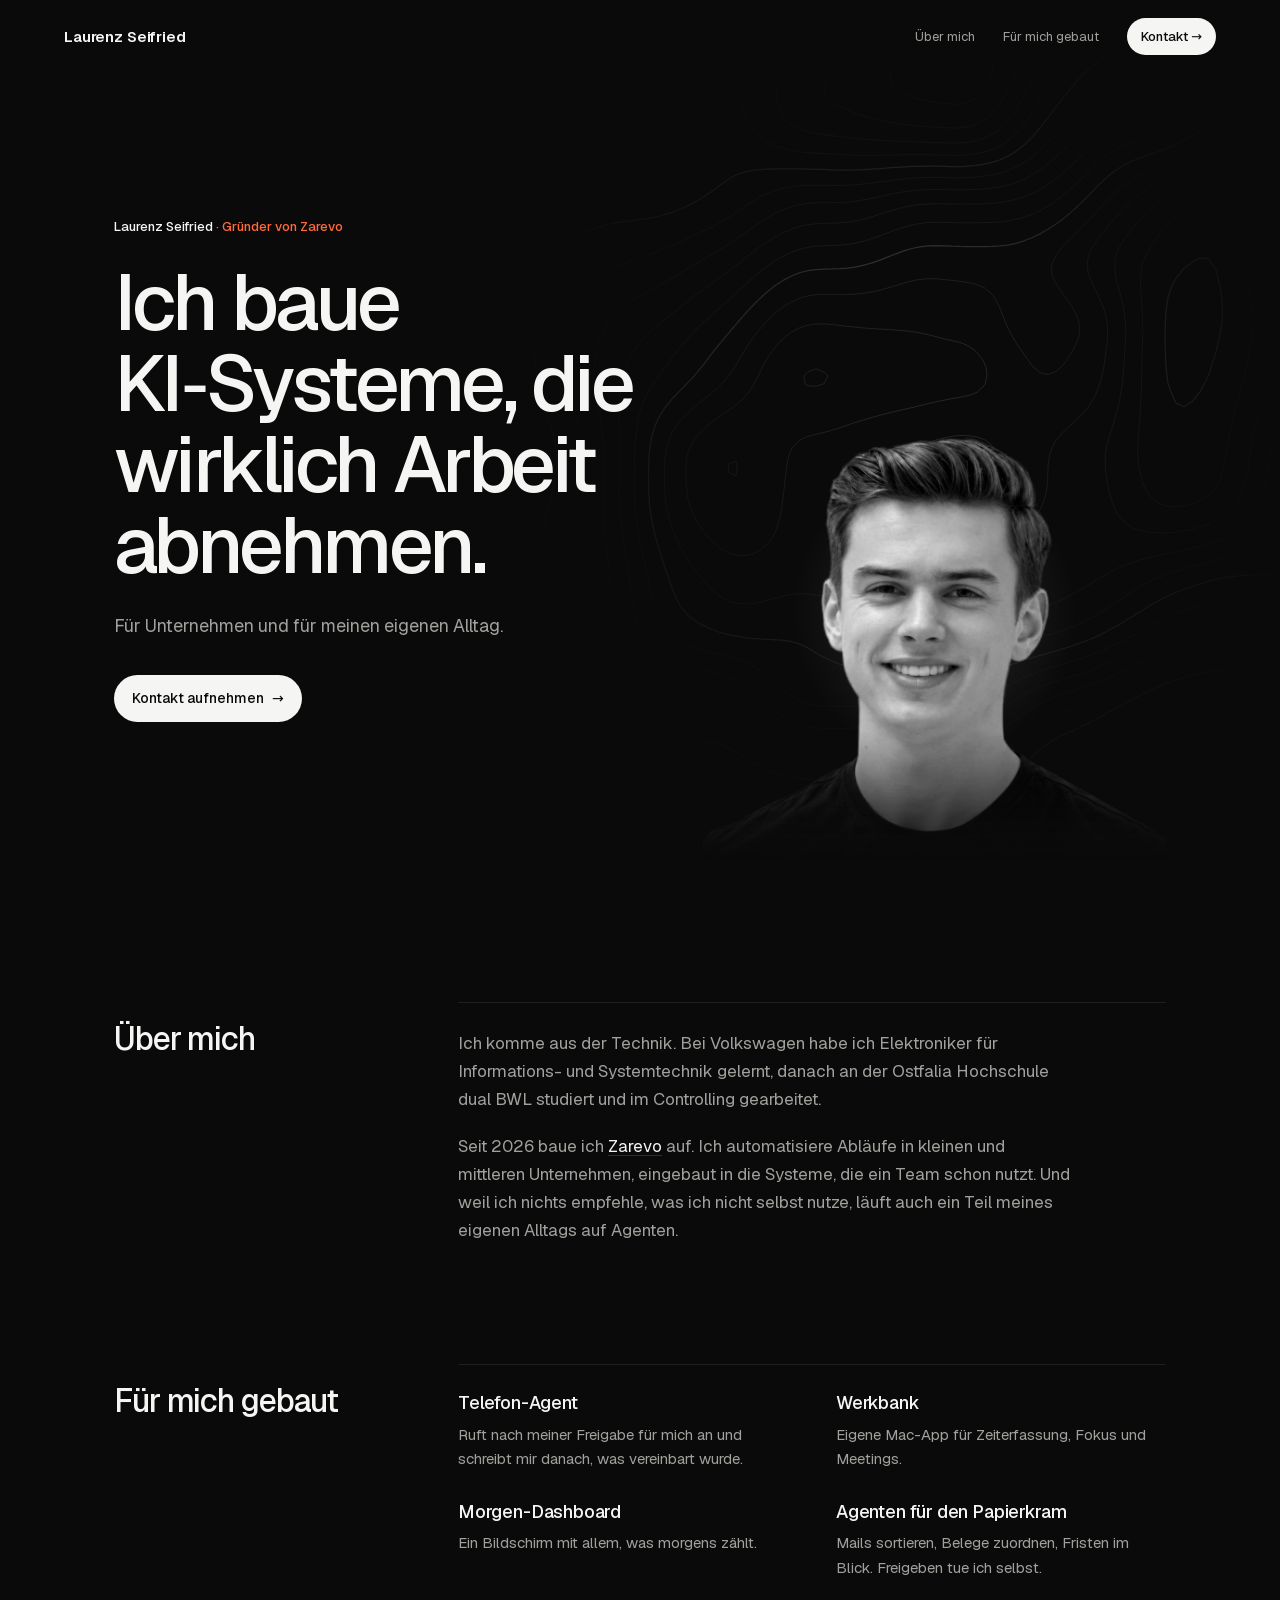
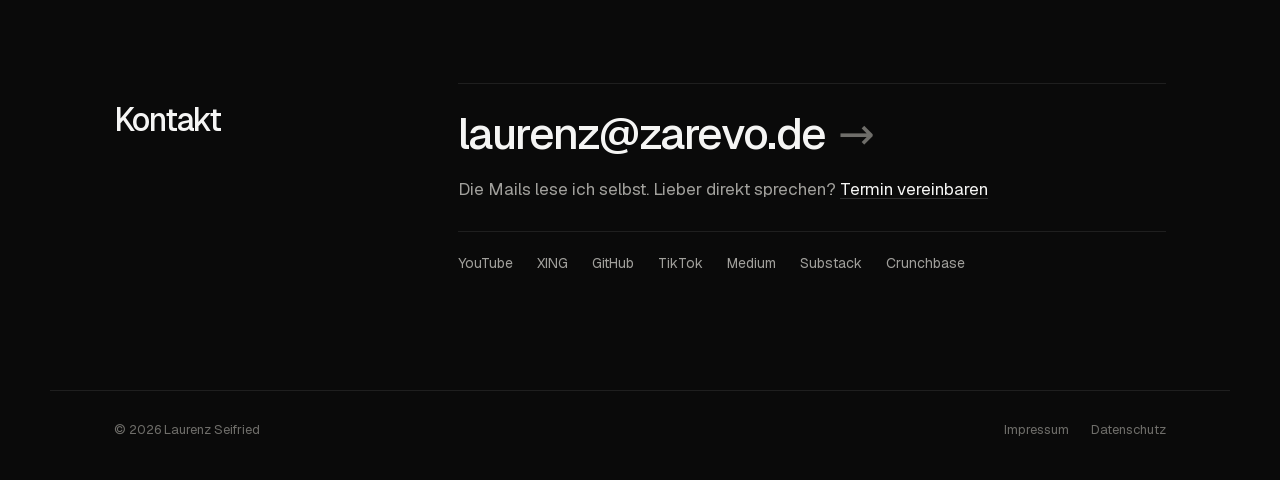
==== commit 525b95fd: "Entwurf 4: kurz, ein Foto, vier Abschnitte Co-Authored-By: Claude Opus 5.5 <noreply@anthropic.com>" ====
--- a/index.html
+++ b/index.html
@@ -51,10 +51,8 @@
 <header class="leiste">
   <a class="marke" href="/">Laurenz Seifried</a>
   <nav>
-    <a href="#arbeitsweise">Arbeitsweise</a>
+    <a href="#ueber">Über mich</a>
     <a href="#gebaut">Für mich gebaut</a>
-    <a href="#ueber">Über mich</a>
-    <a href="#kanaele">Kanäle</a>
     <a class="nav-knopf" href="#kontakt">Kontakt <span aria-hidden="true">→</span></a>
   </nav>
 </header>
@@ -66,10 +64,9 @@
     <div class="held-text">
       <h1 class="etikett" data-reveal>Laurenz Seifried <span>· Gründer von Zarevo</span></h1>
       <p class="claim" data-reveal>Ich baue KI‑Systeme, die wirklich Arbeit abnehmen.</p>
-      <p class="unterzeile" data-reveal>Für Unternehmen und für meinen eigenen Alltag. Mit Zarevo bringe ich KI in kleine und mittlere Betriebe, eingebaut in die Systeme, die ein Team schon nutzt.</p>
+      <p class="unterzeile" data-reveal>Für Unternehmen und für meinen eigenen Alltag.</p>
       <div class="knoepfe" data-reveal>
         <a class="knopf" href="#kontakt">Kontakt aufnehmen <span aria-hidden="true">→</span></a>
-        <a class="knopf leise" href="#ueber">Mehr über mich</a>
       </div>
     </div>
     <figure class="portrait" data-reveal>
@@ -77,79 +74,39 @@
     </figure>
   </section>
 
-  <section class="stationen" aria-label="Stationen">
-    <p class="klein">Ausbildung, Studium und Controlling bei</p>
-    <ul>
-      <li>Volkswagen AG</li>
-      <li>Ostfalia Hochschule</li>
-      <li>Zarevo</li>
+  <section class="abschnitt zwei" id="ueber">
+    <h2 data-reveal>Über mich</h2>
+    <div>
+      <p data-reveal>Ich komme aus der Technik. Bei Volkswagen habe ich Elektroniker für Informations- und Systemtechnik gelernt, danach an der Ostfalia Hochschule dual BWL studiert und im Controlling gearbeitet.</p>
+      <p data-reveal>Seit 2026 baue ich <a href="https://zarevo.de/">Zarevo</a> auf. Ich automatisiere Abläufe in kleinen und mittleren Unternehmen, eingebaut in die Systeme, die ein Team schon nutzt. Und weil ich nichts empfehle, was ich nicht selbst nutze, läuft auch ein Teil meines eigenen Alltags auf Agenten.</p>
+    </div>
+  </section>
+
+  <section class="abschnitt zwei" id="gebaut">
+    <h2 data-reveal>Für mich gebaut</h2>
+    <ul class="gebaut">
+      <li data-reveal><h3>Telefon-Agent</h3><p>Ruft nach meiner Freigabe für mich an und schreibt mir danach, was vereinbart wurde.</p></li>
+      <li data-reveal><h3>Werkbank</h3><p>Eigene Mac-App für Zeiterfassung, Fokus und Meetings.</p></li>
+      <li data-reveal><h3>Morgen-Dashboard</h3><p>Ein Bildschirm mit allem, was morgens zählt.</p></li>
+      <li data-reveal><h3>Agenten für den Papierkram</h3><p>Mails sortieren, Belege zuordnen, Fristen im Blick. Freigeben tue ich selbst.</p></li>
     </ul>
   </section>
 
-  <section class="abschnitt" id="arbeitsweise">
-    <p class="klein" data-reveal>Arbeitsweise</p>
-    <p class="gross" data-reveal>Eine gute Automatisierung merkt man nicht. Man merkt nur, dass die Arbeit weniger geworden ist.</p>
-    <div class="raster">
-      <div class="punkt" data-reveal><span class="nr">01</span><h3>Erst verstehen</h3><p>Bevor ich etwas baue, schaue ich mir an, wo im Alltag wirklich Zeit verloren geht.</p></div>
-      <div class="punkt" data-reveal><span class="nr">02</span><h3>Kein neues Tool</h3><p>Die Lösung kommt in die Systeme, die ein Team schon nutzt: Mail, Kalender, CRM, Buchhaltung.</p></div>
-      <div class="punkt" data-reveal><span class="nr">03</span><h3>Der Mensch gibt frei</h3><p>KI bereitet vor, entschieden wird im Team. Was rausgeht, hat vorher jemand gesehen.</p></div>
-      <div class="punkt" data-reveal><span class="nr">04</span><h3>Gemessen am Ergebnis</h3><p>Ich komme aus dem Controlling. Bei jeder Automatisierung frage ich, was sie am Ende bringt.</p></div>
+  <section class="abschnitt zwei" id="kontakt">
+    <h2 data-reveal>Kontakt</h2>
+    <div>
+      <a class="mail" href="mailto:laurenz@zarevo.de" data-reveal>laurenz@zarevo.de <span aria-hidden="true">→</span></a>
+      <p class="leise" data-reveal>Die Mails lese ich selbst. Lieber direkt sprechen? <a href="https://cal.com/zarevo/30min">Termin vereinbaren</a></p>
+      <ul class="kanaele" data-reveal>
+        <li><a href="https://www.youtube.com/@laurenzseifried" rel="me">YouTube</a></li>
+        <li><a href="https://www.xing.com/profile/Laurenz_Seifried" rel="me">XING</a></li>
+        <li><a href="https://github.com/laurenzseifried" rel="me">GitHub</a></li>
+        <li><a href="https://www.tiktok.com/@laurenzseifried" rel="me">TikTok</a></li>
+        <li><a href="https://medium.com/@laurenzseifried" rel="me">Medium</a></li>
+        <li><a href="https://substack.com/@laurenzseifried" rel="me">Substack</a></li>
+        <li><a href="https://www.crunchbase.com/person/laurenz-seifried" rel="me">Crunchbase</a></li>
+      </ul>
     </div>
-  </section>
-
-  <section class="abschnitt" id="gebaut">
-    <h2 data-reveal>Für mich gebaut</h2>
-    <p class="vorspann" data-reveal>Was ich Kunden empfehle, nutze ich selbst. Ein guter Teil meines Alltags läuft auf Agenten, die ich gebaut habe.</p>
-    <div class="zeilen">
-      <article class="zeile" data-reveal><span class="art">Telefonieren</span><div><h3>Telefon-Agent</h3><p>Ruft nach meiner Freigabe für mich an, bei Ärzten, Restaurants oder Hotlines, und schreibt mir danach, was vereinbart wurde.</p></div></article>
-      <article class="zeile" data-reveal><span class="art">Arbeiten</span><div><h3>Werkbank</h3><p>Meine eigene Mac-App für Zeiterfassung, Fokusblöcke und Meetings aus dem Kalender. Gebaut statt gekauft.</p></div></article>
-      <article class="zeile" data-reveal><span class="art">Morgens</span><div><h3>Morgen-Dashboard</h3><p>Ein Bildschirm zeigt mir jeden Morgen, was zählt: Training, Erholung, Schritte und die Zahlen von Zarevo.</p></div></article>
-      <article class="zeile" data-reveal><span class="art">Verwaltung</span><div><h3>Agenten für den Papierkram</h3><p>Mails sortieren, Belege zuordnen, Fristen im Blick behalten. Was rausgeht, gebe ich frei.</p></div></article>
-    </div>
-  </section>
-
-  <section class="abschnitt" id="ueber">
-    <div class="ueber">
-      <div>
-        <h2 data-reveal>Über mich</h2>
-        <p data-reveal>Ich komme aus der Technik. Bei Volkswagen habe ich Elektroniker für Informations- und Systemtechnik gelernt, danach an der Ostfalia Hochschule dual BWL studiert und im Controlling gearbeitet.</p>
-        <p data-reveal>Aus dieser Mischung kommt meine Art zu arbeiten: Ich verstehe, wie Systeme gebaut sind, und frage bei jeder Automatisierung, was sie bringt. Seit 2026 baue ich damit Zarevo auf.</p>
-        <a class="pfeil-link" href="https://zarevo.de/" data-reveal>Mehr über Zarevo <span aria-hidden="true">↗</span></a>
-      </div>
-      <figure class="foto" data-reveal><img src="/laurenz-seifried.jpg" width="640" height="640" alt="Laurenz Seifried" loading="lazy"></figure>
-    </div>
-    <ol class="jahre">
-      <li data-reveal><span class="zahl">2019</span><span class="was">Ausbildung bei Volkswagen</span></li>
-      <li data-reveal><span class="zahl">2022</span><span class="was">Duales Studium BWL, Ostfalia</span></li>
-      <li data-reveal><span class="zahl">2025</span><span class="was">Controller bei Volkswagen</span></li>
-      <li data-reveal><span class="zahl">2026</span><span class="was">Gründung von Zarevo</span></li>
-    </ol>
-  </section>
-
-  <section class="abschnitt" id="kontakt">
-    <div class="kontakt">
-      <div>
-        <h2 data-reveal>Erzähl mir kurz, worum es geht.</h2>
-        <p data-reveal>Ein Ablauf, der zu viel Zeit frisst, oder einfach eine Frage zu KI: Schreib mir. Die Mails lese ich selbst.</p>
-      </div>
-      <div class="kontakt-wege">
-        <a class="weg" href="mailto:laurenz@zarevo.de" data-reveal><span class="klein">Mail</span><span class="wert">laurenz@zarevo.de</span><span class="pf" aria-hidden="true">→</span></a>
-        <a class="weg" href="https://cal.com/zarevo/30min" data-reveal><span class="klein">Gespräch</span><span class="wert">30 Minuten vereinbaren</span><span class="pf" aria-hidden="true">→</span></a>
-      </div>
-    </div>
-  </section>
-
-  <section class="abschnitt" id="kanaele">
-    <h2 data-reveal>Hier geht es weiter.</h2>
-    <ul class="kanaele">
-      <li data-reveal><a href="https://www.youtube.com/@laurenzseifried" rel="me"><span class="name">YouTube</span><span class="info">KI im echten Arbeitsalltag. Die ersten Videos entstehen gerade.</span><span class="pf" aria-hidden="true">↗</span></a></li>
-      <li data-reveal><a href="https://www.xing.com/profile/Laurenz_Seifried" rel="me"><span class="name">XING</span><span class="info">Lebenslauf und Kontakt</span><span class="pf" aria-hidden="true">↗</span></a></li>
-      <li data-reveal><a href="https://github.com/laurenzseifried" rel="me"><span class="name">GitHub</span><span class="info">Code und Werkzeuge</span><span class="pf" aria-hidden="true">↗</span></a></li>
-      <li data-reveal><a href="https://www.tiktok.com/@laurenzseifried" rel="me"><span class="name">TikTok</span><span class="info">Kurz und aus dem Alltag</span><span class="pf" aria-hidden="true">↗</span></a></li>
-      <li data-reveal><a href="https://medium.com/@laurenzseifried" rel="me"><span class="name">Medium</span><span class="info">Profil</span><span class="pf" aria-hidden="true">↗</span></a></li>
-      <li data-reveal><a href="https://substack.com/@laurenzseifried" rel="me"><span class="name">Substack</span><span class="info">Profil</span><span class="pf" aria-hidden="true">↗</span></a></li>
-      <li data-reveal><a href="https://www.crunchbase.com/person/laurenz-seifried" rel="me"><span class="name">Crunchbase</span><span class="info">Gründerprofil</span><span class="pf" aria-hidden="true">↗</span></a></li>
-    </ul>
   </section>
 
 </main>
--- a/style.css
+++ b/style.css
@@ -48,53 +48,25 @@
 .portrait::before{content:"";position:absolute;inset:8% 6% 0;z-index:-1;background:radial-gradient(50% 50% at 50% 42%,rgba(255,255,255,.13),rgba(255,255,255,0) 70%)}
 .portrait img{width:100%;height:auto;-webkit-mask:linear-gradient(180deg,#000 72%,transparent 100%);mask:linear-gradient(180deg,#000 72%,transparent 100%)}
 
-/* Stationen (statt Kundenlogos) */
-.stationen{max-width:var(--breit);margin:0 auto;padding:28px var(--rand) 30px;border-top:1px solid var(--linie);border-bottom:1px solid var(--linie);display:flex;align-items:center;gap:20px 48px;flex-wrap:wrap}
-.stationen .klein{margin:0}
-.stationen ul{list-style:none;margin:0;padding:0;display:flex;flex-wrap:wrap;gap:12px 48px}
-.stationen li{font:500 17px/1.2 var(--sans);letter-spacing:-.01em;color:#8c8b87}
-
-/* Abschnitte */
-.abschnitt{max-width:var(--breit);margin:0 auto;padding:clamp(80px,11vw,140px) var(--rand) 0}
-.gross{font:500 clamp(26px,3.1vw,38px)/1.25 var(--sans);letter-spacing:-.03em;max-width:28ch;margin:0 0 64px}
-.raster{display:grid;grid-template-columns:repeat(2,1fr);gap:0 64px}
-.punkt{padding:26px 0;border-top:1px solid var(--linie);display:grid;grid-template-columns:44px 1fr;column-gap:12px}
-.punkt .nr{font:500 12px/1.6 var(--mono);color:var(--still);grid-row:span 2}
-.punkt p{margin:0;color:var(--leise);max-width:42ch}
-.vorspann{color:var(--leise);max-width:52ch;margin:0 0 48px;font-size:17px}
-.zeilen{border-top:1px solid var(--linie)}
-.zeile{display:grid;grid-template-columns:240px 1fr;gap:24px;padding:30px 0;border-bottom:1px solid var(--linie)}
-.zeile .art{font-size:13px;color:var(--still);padding-top:3px}
-.zeile h3{font-size:22px;letter-spacing:-.02em}
-.zeile p{margin:0;color:var(--leise);max-width:56ch}
-.ueber{display:grid;grid-template-columns:1fr 360px;gap:clamp(32px,6vw,96px);align-items:start}
-.ueber p{color:var(--leise);font-size:17px;max-width:52ch;margin:0 0 18px}
-.pfeil-link{display:inline-flex;gap:6px;margin-top:6px;font-size:14px;color:var(--text);text-decoration:none;border-bottom:1px solid var(--linie-stark);padding-bottom:2px;transition:border-color .2s}
-.pfeil-link:hover{border-color:var(--text)}
-.foto{margin:0;border-radius:18px;overflow:hidden;filter:grayscale(1) contrast(1.05);transition:filter .6s}
-.foto:hover{filter:none}
-.foto img{width:100%;height:auto;aspect-ratio:1;object-fit:cover}
-.jahre{list-style:none;margin:72px 0 0;padding:28px 0 0;border-top:1px solid var(--linie);display:grid;grid-template-columns:repeat(4,1fr);gap:24px}
-.zahl{display:block;font:500 clamp(36px,4.4vw,56px)/1 var(--sans);letter-spacing:-.04em;margin-bottom:10px}
-.jahre li:last-child .zahl{color:var(--akzent)}
-.jahre .was{font-size:14px;color:var(--leise)}
-.kontakt{display:grid;grid-template-columns:1fr 1fr;gap:clamp(32px,6vw,96px);align-items:start;padding:clamp(40px,6vw,64px);border:1px solid var(--linie);border-radius:24px;background:linear-gradient(180deg,#121212,#0d0d0d)}
-.kontakt h2{max-width:14ch}
-.kontakt p{color:var(--leise);max-width:40ch;margin:0}
-.weg{display:grid;grid-template-columns:90px 1fr auto;align-items:baseline;gap:12px;padding:22px 0;border-bottom:1px solid var(--linie);text-decoration:none}
-.weg:first-child{border-top:1px solid var(--linie)}
-.weg .klein{margin:0}
-.wert{font:500 20px/1.3 var(--sans);letter-spacing:-.015em}
-.pf{color:var(--still);transition:transform .25s var(--sanft),color .2s}
-.weg:hover .pf,.kanaele a:hover .pf{transform:translateX(3px);color:var(--text)}
-.kanaele{list-style:none;margin:28px 0 0;padding:0;border-top:1px solid var(--linie)}
-.kanaele a{display:grid;grid-template-columns:240px 1fr auto;gap:24px;align-items:baseline;padding:20px 0;border-bottom:1px solid var(--linie);text-decoration:none;transition:background .2s}
-.kanaele .name{font:500 17px/1.3 var(--sans)}
-.kanaele .info{color:var(--leise);font-size:15px}
-.kanaele a:hover .pf{transform:translate(2px,-2px)}
+/* Abschnitte: Titel links, Inhalt rechts */
+.abschnitt{max-width:var(--breit);margin:0 auto;padding:clamp(64px,8vw,104px) var(--rand) 0}
+.zwei{display:grid;grid-template-columns:280px 1fr;gap:clamp(24px,5vw,72px)}
+.zwei>div,.zwei>ul{border-top:1px solid var(--linie);padding-top:26px}
+.zwei h2{font-size:clamp(26px,2.6vw,32px);padding-top:20px}
+.zwei p{color:var(--leise);font-size:17px;max-width:56ch;margin:0 0 18px}
+.zwei p a{color:var(--text);text-decoration-color:var(--linie-stark);text-underline-offset:3px}
+.zwei p a:hover{text-decoration-color:var(--text)}
+.gebaut{list-style:none;margin:0;padding-left:0;padding-right:0;display:grid;grid-template-columns:1fr 1fr;gap:28px 48px}
+.gebaut p{font-size:15px;margin:0}
+.mail{display:inline-flex;gap:12px;align-items:baseline;font:500 clamp(28px,3.6vw,44px)/1.1 var(--sans);letter-spacing:-.035em;text-decoration:none;margin:0 0 16px}
+.mail span{color:var(--still);transition:transform .25s var(--sanft),color .2s}
+.mail:hover span{transform:translateX(4px);color:var(--akzent)}
+.kanaele{list-style:none;margin:28px 0 0;padding:20px 0 0;border-top:1px solid var(--linie);display:flex;flex-wrap:wrap;gap:8px 24px;font-size:14px}
+.kanaele a{color:var(--leise);text-decoration:none;transition:color .2s}
+.kanaele a:hover{color:var(--text)}
 
 /* Fuß */
-.fuss{max-width:var(--breit);margin:clamp(80px,11vw,140px) auto 0;padding:28px var(--rand) 40px;border-top:1px solid var(--linie);display:flex;justify-content:space-between;gap:16px;font-size:13px;color:var(--still)}
+.fuss{max-width:var(--breit);margin:clamp(72px,9vw,120px) auto 0;padding:28px var(--rand) 40px;border-top:1px solid var(--linie);display:flex;justify-content:space-between;gap:16px;font-size:13px;color:var(--still)}
 .recht-links{display:flex;gap:22px}
 .recht-links a{text-decoration:none;transition:color .2s}
 .recht-links a:hover{color:var(--text)}
@@ -115,13 +87,10 @@
   .portrait{grid-row:1;justify-self:center;max-width:380px}
   .held-text{padding-bottom:20px}
   .hoehen{-webkit-mask:radial-gradient(80% 45% at 50% 22%,#000 10%,transparent 70%);mask:radial-gradient(80% 45% at 50% 22%,#000 10%,transparent 70%)}
-  .raster{grid-template-columns:1fr}
-  .zeile,.kanaele a{grid-template-columns:1fr;gap:6px}
-  .kanaele .pf{display:none}
-  .ueber{grid-template-columns:1fr}
-  .foto{max-width:320px}
-  .jahre{grid-template-columns:1fr 1fr;row-gap:36px}
-  .kontakt{grid-template-columns:1fr}
+  .zwei{grid-template-columns:1fr;gap:0}
+  .zwei h2{padding-top:0}
+  .zwei>div,.zwei>ul{border-top:0;padding-top:0}
+  .gebaut{grid-template-columns:1fr;gap:22px}
   .leiste nav a:not(.nav-knopf){display:none}
 }
 @media (prefers-reduced-motion:reduce){
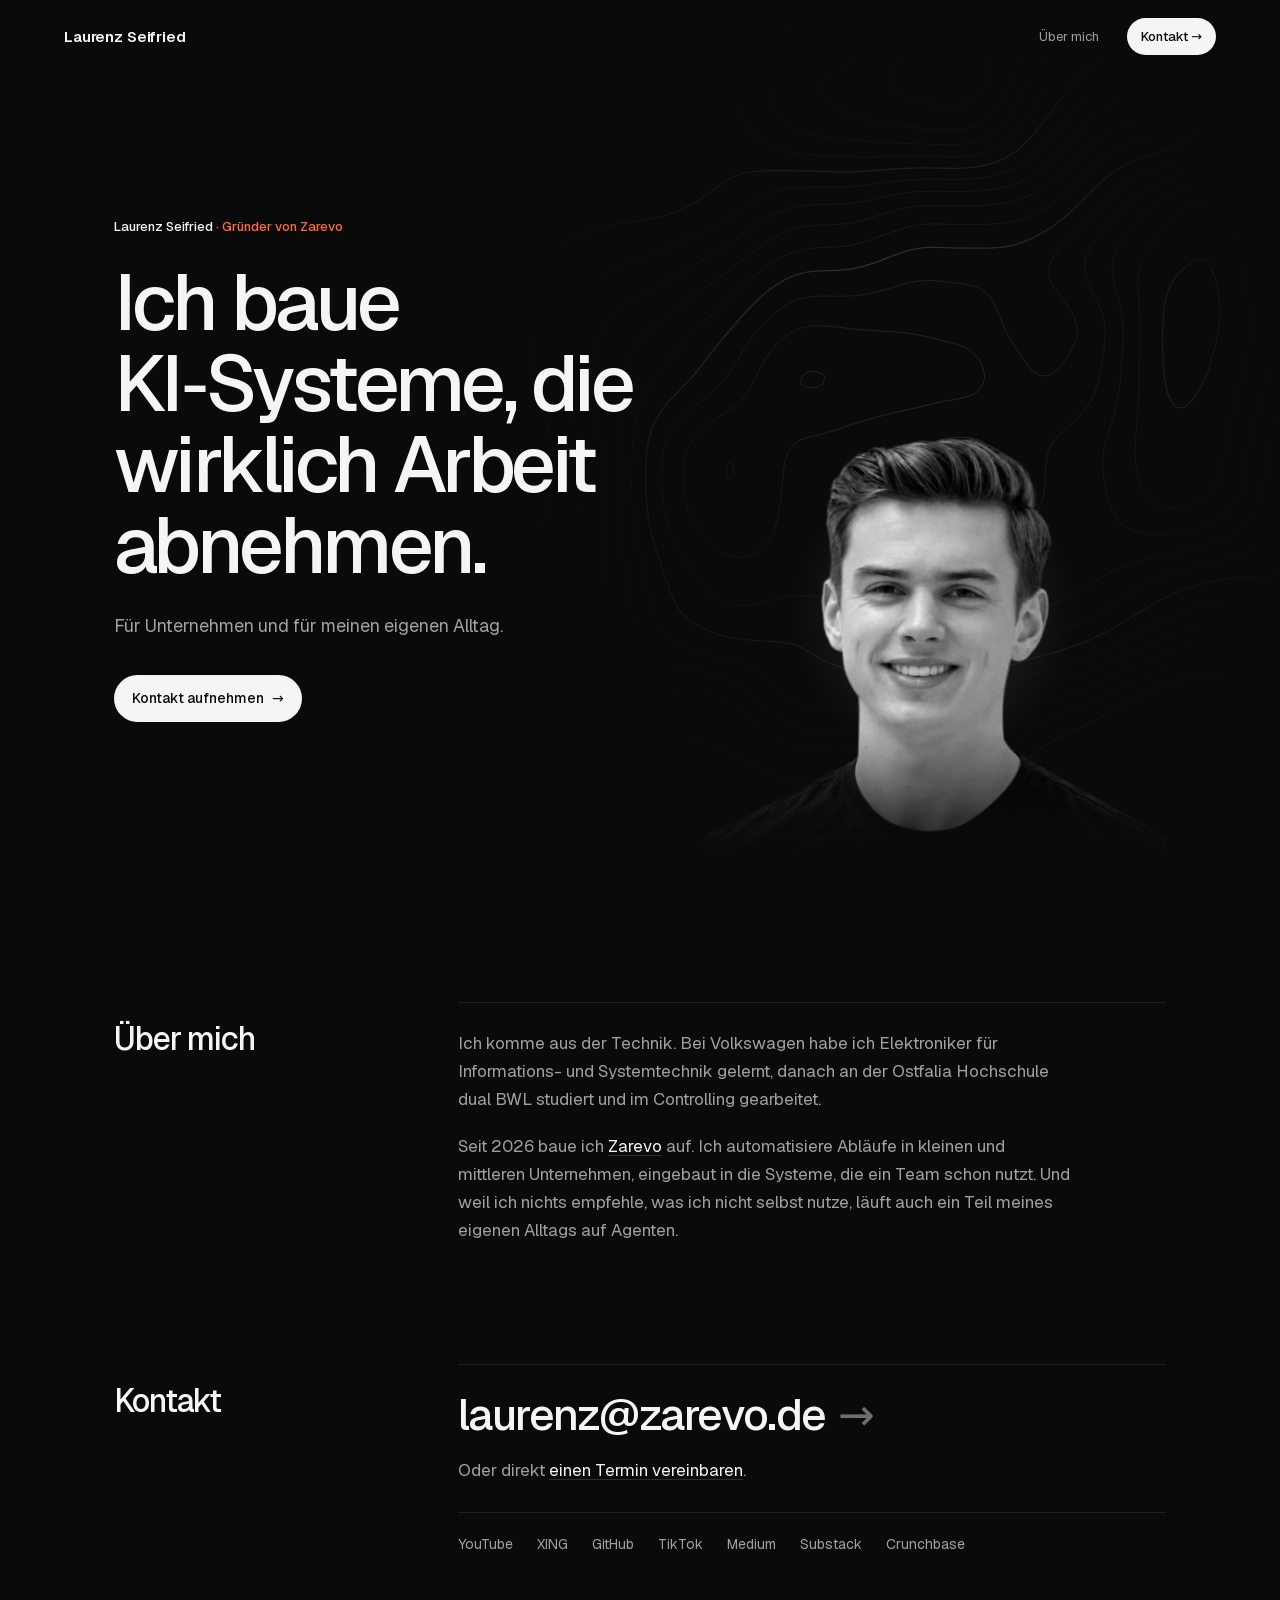
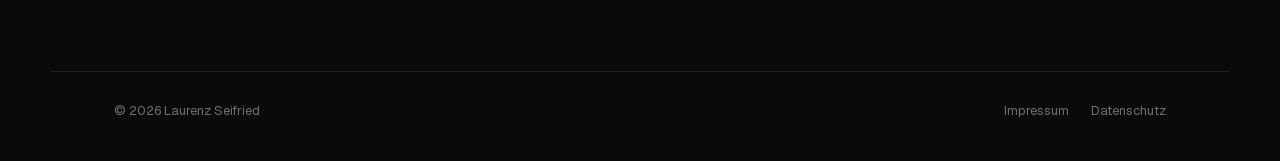
==== commit d37b8a5f: "Entwurf 4: ohne Für-mich-gebaut, Kontaktzeile schlichter Co-Authored-By: Claude Opus 5.5 <noreply@an" ====
--- a/index.html
+++ b/index.html
@@ -52,7 +52,6 @@
   <a class="marke" href="/">Laurenz Seifried</a>
   <nav>
     <a href="#ueber">Über mich</a>
-    <a href="#gebaut">Für mich gebaut</a>
     <a class="nav-knopf" href="#kontakt">Kontakt <span aria-hidden="true">→</span></a>
   </nav>
 </header>
@@ -82,21 +81,11 @@
     </div>
   </section>
 
-  <section class="abschnitt zwei" id="gebaut">
-    <h2 data-reveal>Für mich gebaut</h2>
-    <ul class="gebaut">
-      <li data-reveal><h3>Telefon-Agent</h3><p>Ruft nach meiner Freigabe für mich an und schreibt mir danach, was vereinbart wurde.</p></li>
-      <li data-reveal><h3>Werkbank</h3><p>Eigene Mac-App für Zeiterfassung, Fokus und Meetings.</p></li>
-      <li data-reveal><h3>Morgen-Dashboard</h3><p>Ein Bildschirm mit allem, was morgens zählt.</p></li>
-      <li data-reveal><h3>Agenten für den Papierkram</h3><p>Mails sortieren, Belege zuordnen, Fristen im Blick. Freigeben tue ich selbst.</p></li>
-    </ul>
-  </section>
-
   <section class="abschnitt zwei" id="kontakt">
     <h2 data-reveal>Kontakt</h2>
     <div>
       <a class="mail" href="mailto:laurenz@zarevo.de" data-reveal>laurenz@zarevo.de <span aria-hidden="true">→</span></a>
-      <p class="leise" data-reveal>Die Mails lese ich selbst. Lieber direkt sprechen? <a href="https://cal.com/zarevo/30min">Termin vereinbaren</a></p>
+      <p class="leise" data-reveal>Oder direkt <a href="https://cal.com/zarevo/30min">einen Termin vereinbaren</a>.</p>
       <ul class="kanaele" data-reveal>
         <li><a href="https://www.youtube.com/@laurenzseifried" rel="me">YouTube</a></li>
         <li><a href="https://www.xing.com/profile/Laurenz_Seifried" rel="me">XING</a></li>
--- a/style.css
+++ b/style.css
@@ -56,8 +56,6 @@
 .zwei p{color:var(--leise);font-size:17px;max-width:56ch;margin:0 0 18px}
 .zwei p a{color:var(--text);text-decoration-color:var(--linie-stark);text-underline-offset:3px}
 .zwei p a:hover{text-decoration-color:var(--text)}
-.gebaut{list-style:none;margin:0;padding-left:0;padding-right:0;display:grid;grid-template-columns:1fr 1fr;gap:28px 48px}
-.gebaut p{font-size:15px;margin:0}
 .mail{display:inline-flex;gap:12px;align-items:baseline;font:500 clamp(28px,3.6vw,44px)/1.1 var(--sans);letter-spacing:-.035em;text-decoration:none;margin:0 0 16px}
 .mail span{color:var(--still);transition:transform .25s var(--sanft),color .2s}
 .mail:hover span{transform:translateX(4px);color:var(--akzent)}
@@ -90,7 +88,6 @@
   .zwei{grid-template-columns:1fr;gap:0}
   .zwei h2{padding-top:0}
   .zwei>div,.zwei>ul{border-top:0;padding-top:0}
-  .gebaut{grid-template-columns:1fr;gap:22px}
   .leiste nav a:not(.nav-knopf){display:none}
 }
 @media (prefers-reduced-motion:reduce){
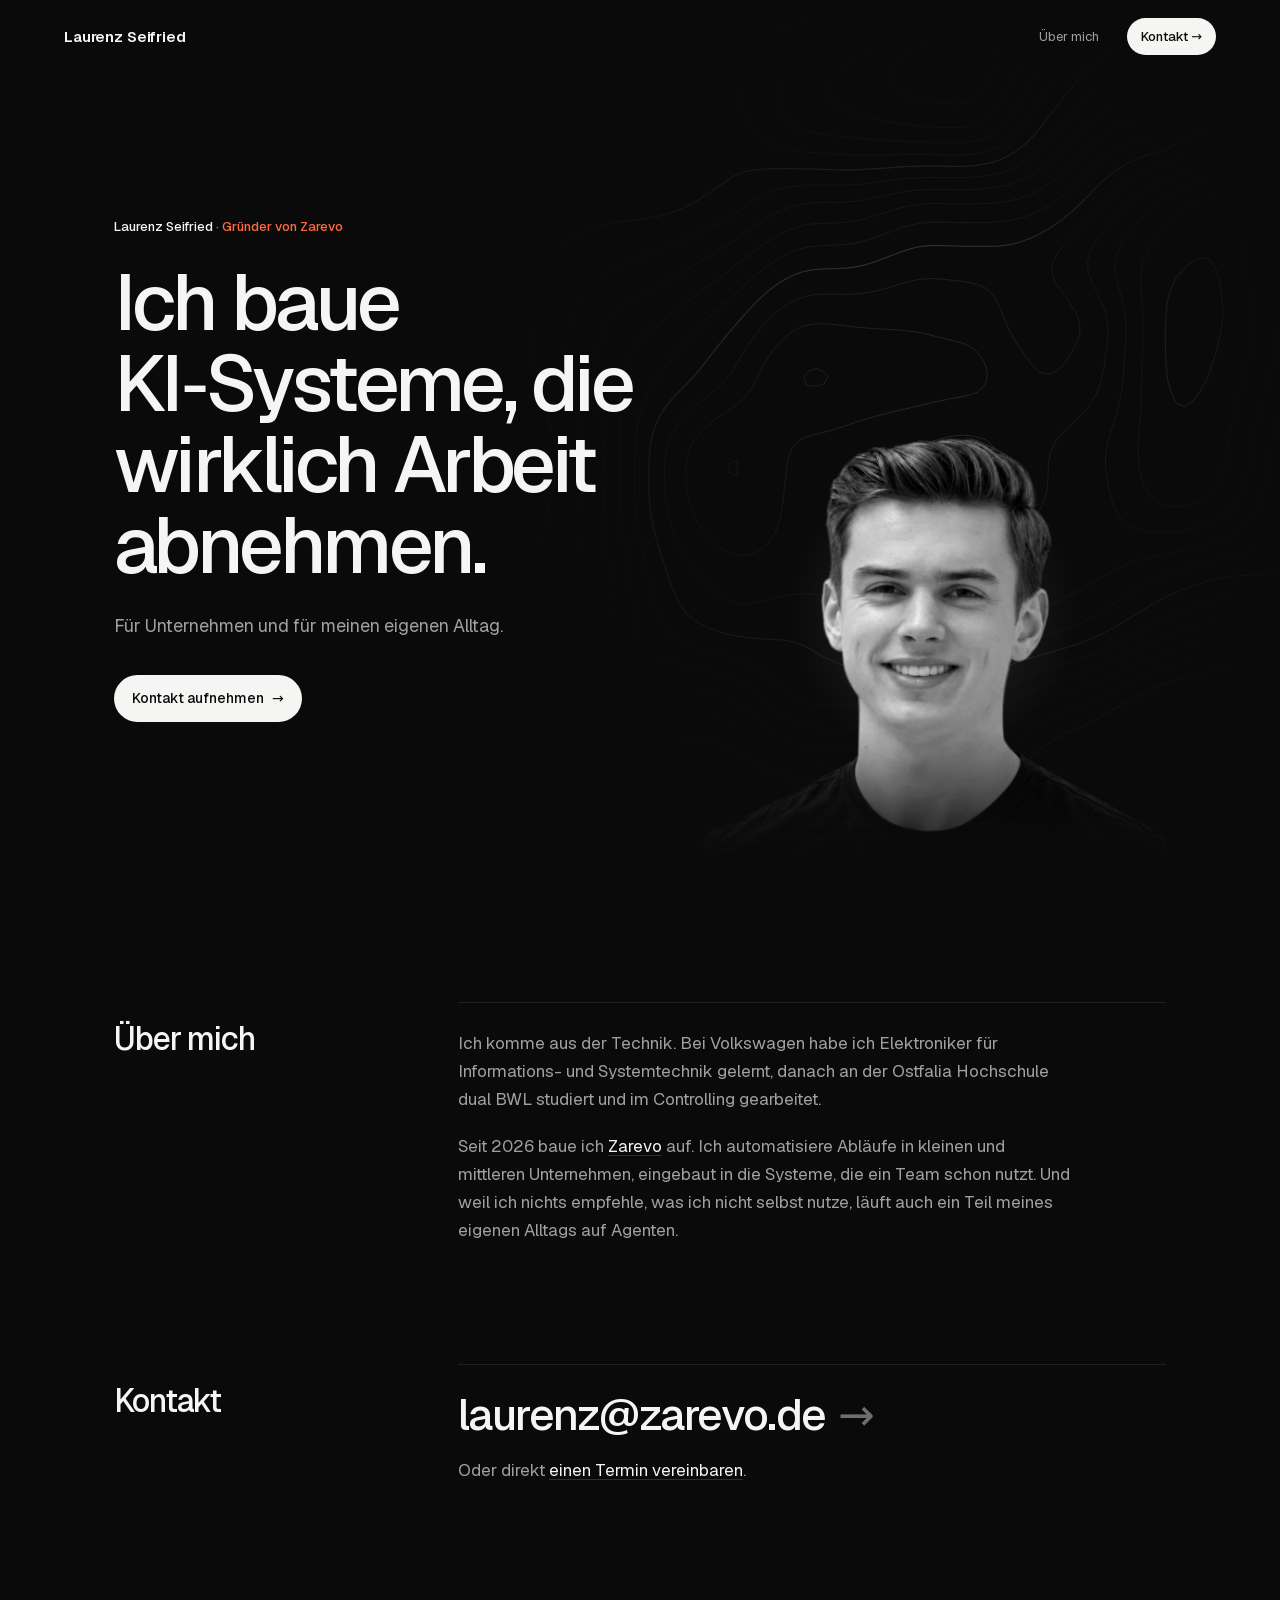
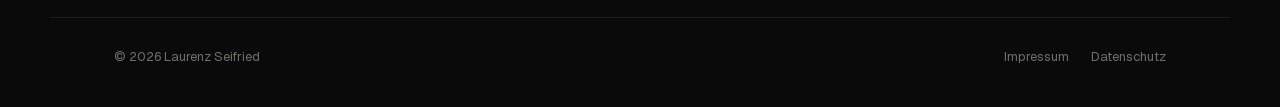
==== commit 8f245303: "Keine sichtbaren Profil-Links, sameAs bleibt im Schema Co-Authored-By: Claude Opus 5.5 <noreply@anth" ====
--- a/index.html
+++ b/index.html
@@ -86,15 +86,6 @@
     <div>
       <a class="mail" href="mailto:laurenz@zarevo.de" data-reveal>laurenz@zarevo.de <span aria-hidden="true">→</span></a>
       <p class="leise" data-reveal>Oder direkt <a href="https://cal.com/zarevo/30min">einen Termin vereinbaren</a>.</p>
-      <ul class="kanaele" data-reveal>
-        <li><a href="https://www.youtube.com/@laurenzseifried" rel="me">YouTube</a></li>
-        <li><a href="https://www.xing.com/profile/Laurenz_Seifried" rel="me">XING</a></li>
-        <li><a href="https://github.com/laurenzseifried" rel="me">GitHub</a></li>
-        <li><a href="https://www.tiktok.com/@laurenzseifried" rel="me">TikTok</a></li>
-        <li><a href="https://medium.com/@laurenzseifried" rel="me">Medium</a></li>
-        <li><a href="https://substack.com/@laurenzseifried" rel="me">Substack</a></li>
-        <li><a href="https://www.crunchbase.com/person/laurenz-seifried" rel="me">Crunchbase</a></li>
-      </ul>
     </div>
   </section>
 
--- a/style.css
+++ b/style.css
@@ -59,9 +59,6 @@
 .mail{display:inline-flex;gap:12px;align-items:baseline;font:500 clamp(28px,3.6vw,44px)/1.1 var(--sans);letter-spacing:-.035em;text-decoration:none;margin:0 0 16px}
 .mail span{color:var(--still);transition:transform .25s var(--sanft),color .2s}
 .mail:hover span{transform:translateX(4px);color:var(--akzent)}
-.kanaele{list-style:none;margin:28px 0 0;padding:20px 0 0;border-top:1px solid var(--linie);display:flex;flex-wrap:wrap;gap:8px 24px;font-size:14px}
-.kanaele a{color:var(--leise);text-decoration:none;transition:color .2s}
-.kanaele a:hover{color:var(--text)}
 
 /* Fuß */
 .fuss{max-width:var(--breit);margin:clamp(72px,9vw,120px) auto 0;padding:28px var(--rand) 40px;border-top:1px solid var(--linie);display:flex;justify-content:space-between;gap:16px;font-size:13px;color:var(--still)}
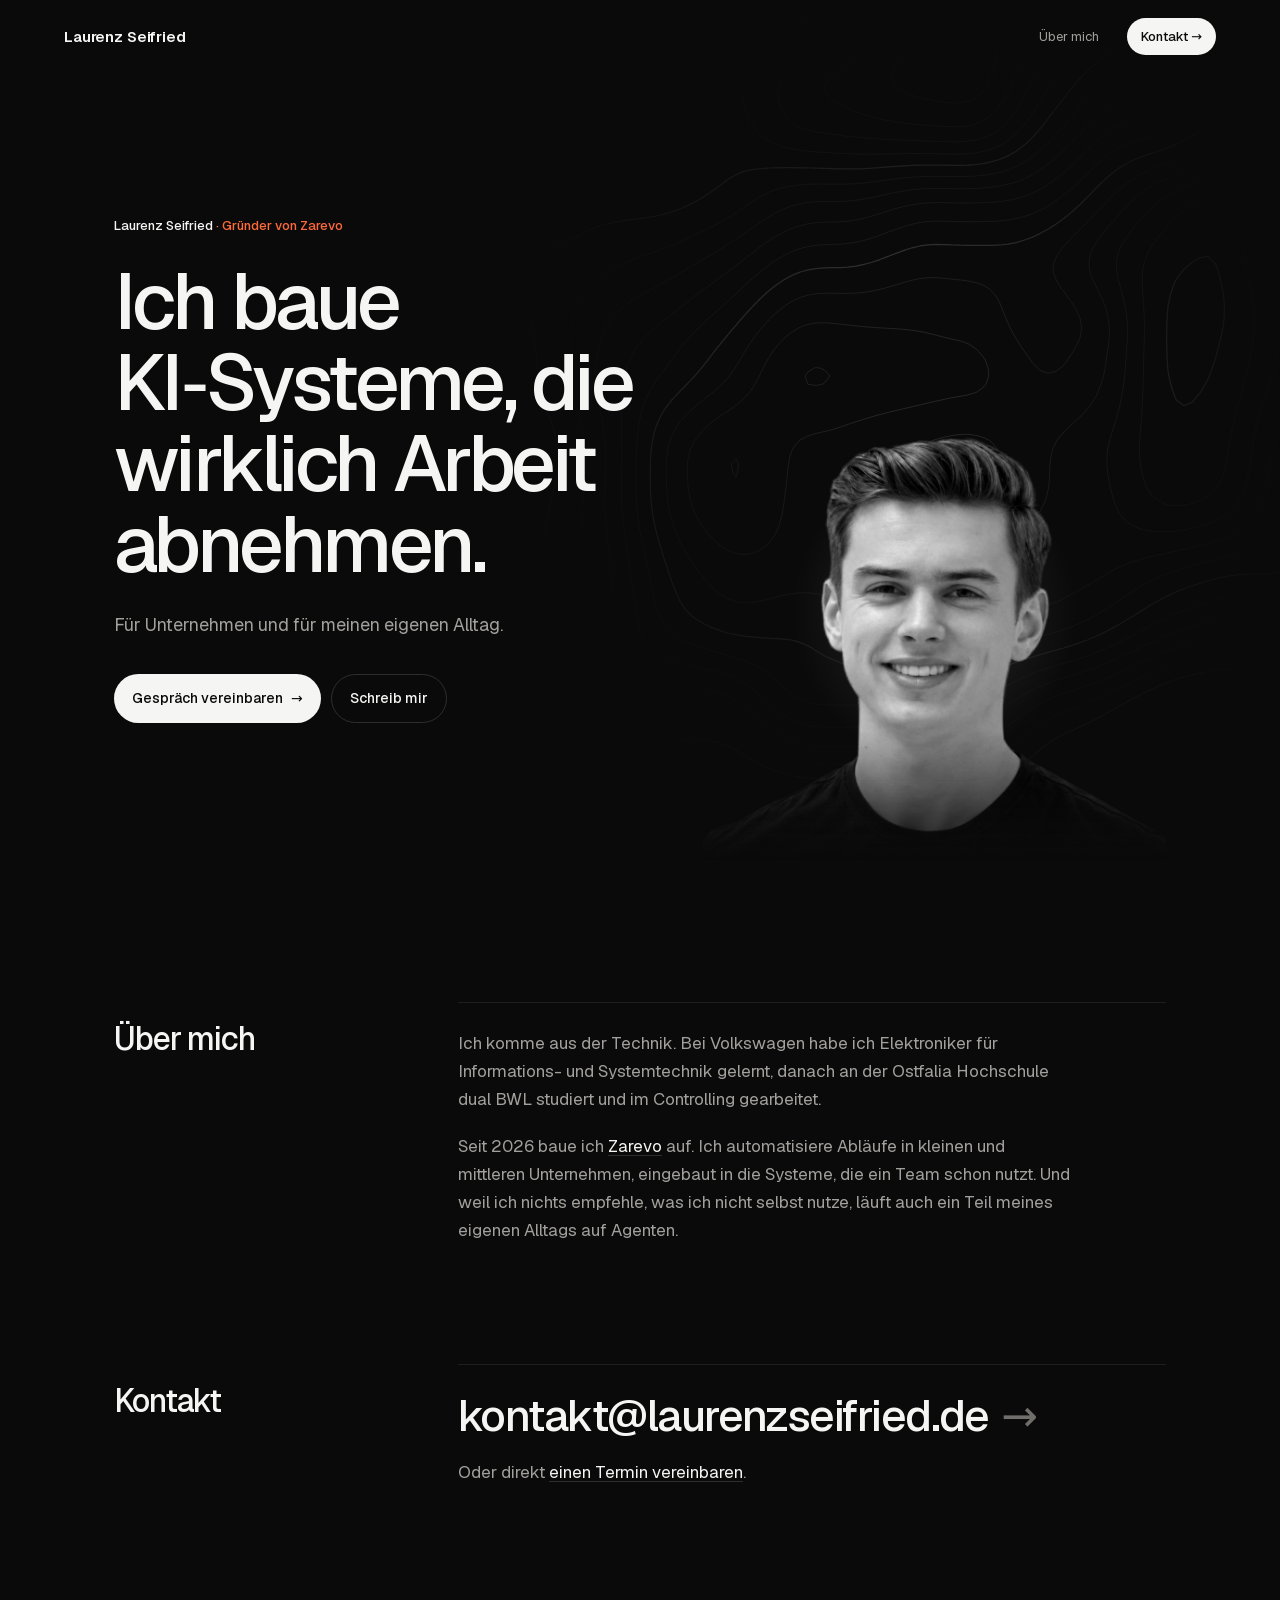
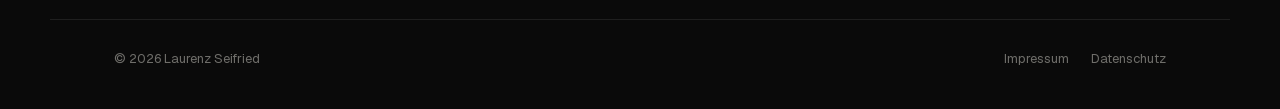
==== commit b6cacc09: "Knöpfe führen direkt zu Termin und Mail, externe Links im neuen Tab, kontakt@laurenzseifried.de, Lin" ====
--- a/index.html
+++ b/index.html
@@ -35,6 +35,7 @@
   "alumniOf": {"@type": "CollegeOrUniversity", "name": "Ostfalia Hochschule für angewandte Wissenschaften"},
   "knowsAbout": ["Künstliche Intelligenz", "Automatisierung", "Prozessautomatisierung"],
   "sameAs": [
+    "https://www.linkedin.com/in/laurenzseifried",
     "https://github.com/laurenzseifried",
     "https://www.youtube.com/@laurenzseifried",
     "https://www.tiktok.com/@laurenzseifried",
@@ -52,7 +53,7 @@
   <a class="marke" href="/">Laurenz Seifried</a>
   <nav>
     <a href="#ueber">Über mich</a>
-    <a class="nav-knopf" href="#kontakt">Kontakt <span aria-hidden="true">→</span></a>
+    <a class="nav-knopf" href="mailto:kontakt@laurenzseifried.de">Kontakt <span aria-hidden="true">→</span></a>
   </nav>
 </header>
 
@@ -65,7 +66,8 @@
       <p class="claim" data-reveal>Ich baue KI‑Systeme, die wirklich Arbeit abnehmen.</p>
       <p class="unterzeile" data-reveal>Für Unternehmen und für meinen eigenen Alltag.</p>
       <div class="knoepfe" data-reveal>
-        <a class="knopf" href="#kontakt">Kontakt aufnehmen <span aria-hidden="true">→</span></a>
+        <a class="knopf" href="https://cal.com/zarevo/30min" target="_blank" rel="noopener">Gespräch vereinbaren <span aria-hidden="true">→</span></a>
+        <a class="knopf leise" href="mailto:kontakt@laurenzseifried.de">Schreib mir</a>
       </div>
     </div>
     <figure class="portrait" data-reveal>
@@ -77,15 +79,15 @@
     <h2 data-reveal>Über mich</h2>
     <div>
       <p data-reveal>Ich komme aus der Technik. Bei Volkswagen habe ich Elektroniker für Informations- und Systemtechnik gelernt, danach an der Ostfalia Hochschule dual BWL studiert und im Controlling gearbeitet.</p>
-      <p data-reveal>Seit 2026 baue ich <a href="https://zarevo.de/">Zarevo</a> auf. Ich automatisiere Abläufe in kleinen und mittleren Unternehmen, eingebaut in die Systeme, die ein Team schon nutzt. Und weil ich nichts empfehle, was ich nicht selbst nutze, läuft auch ein Teil meines eigenen Alltags auf Agenten.</p>
+      <p data-reveal>Seit 2026 baue ich <a href="https://zarevo.de/" target="_blank" rel="noopener">Zarevo</a> auf. Ich automatisiere Abläufe in kleinen und mittleren Unternehmen, eingebaut in die Systeme, die ein Team schon nutzt. Und weil ich nichts empfehle, was ich nicht selbst nutze, läuft auch ein Teil meines eigenen Alltags auf Agenten.</p>
     </div>
   </section>
 
   <section class="abschnitt zwei" id="kontakt">
     <h2 data-reveal>Kontakt</h2>
     <div>
-      <a class="mail" href="mailto:laurenz@zarevo.de" data-reveal>laurenz@zarevo.de <span aria-hidden="true">→</span></a>
-      <p class="leise" data-reveal>Oder direkt <a href="https://cal.com/zarevo/30min">einen Termin vereinbaren</a>.</p>
+      <a class="mail" href="mailto:kontakt@laurenzseifried.de" data-reveal>kontakt@laurenzseifried.de <span aria-hidden="true">→</span></a>
+      <p class="leise" data-reveal>Oder direkt <a href="https://cal.com/zarevo/30min" target="_blank" rel="noopener">einen Termin vereinbaren</a>.</p>
     </div>
   </section>
 
--- a/style.css
+++ b/style.css
@@ -56,7 +56,7 @@
 .zwei p{color:var(--leise);font-size:17px;max-width:56ch;margin:0 0 18px}
 .zwei p a{color:var(--text);text-decoration-color:var(--linie-stark);text-underline-offset:3px}
 .zwei p a:hover{text-decoration-color:var(--text)}
-.mail{display:inline-flex;gap:12px;align-items:baseline;font:500 clamp(28px,3.6vw,44px)/1.1 var(--sans);letter-spacing:-.035em;text-decoration:none;margin:0 0 16px}
+.mail{display:inline-flex;flex-wrap:wrap;gap:4px 12px;align-items:baseline;overflow-wrap:anywhere;font:500 clamp(24px,3.6vw,44px)/1.15 var(--sans);letter-spacing:-.035em;text-decoration:none;margin:0 0 16px}
 .mail span{color:var(--still);transition:transform .25s var(--sanft),color .2s}
 .mail:hover span{transform:translateX(4px);color:var(--akzent)}
 
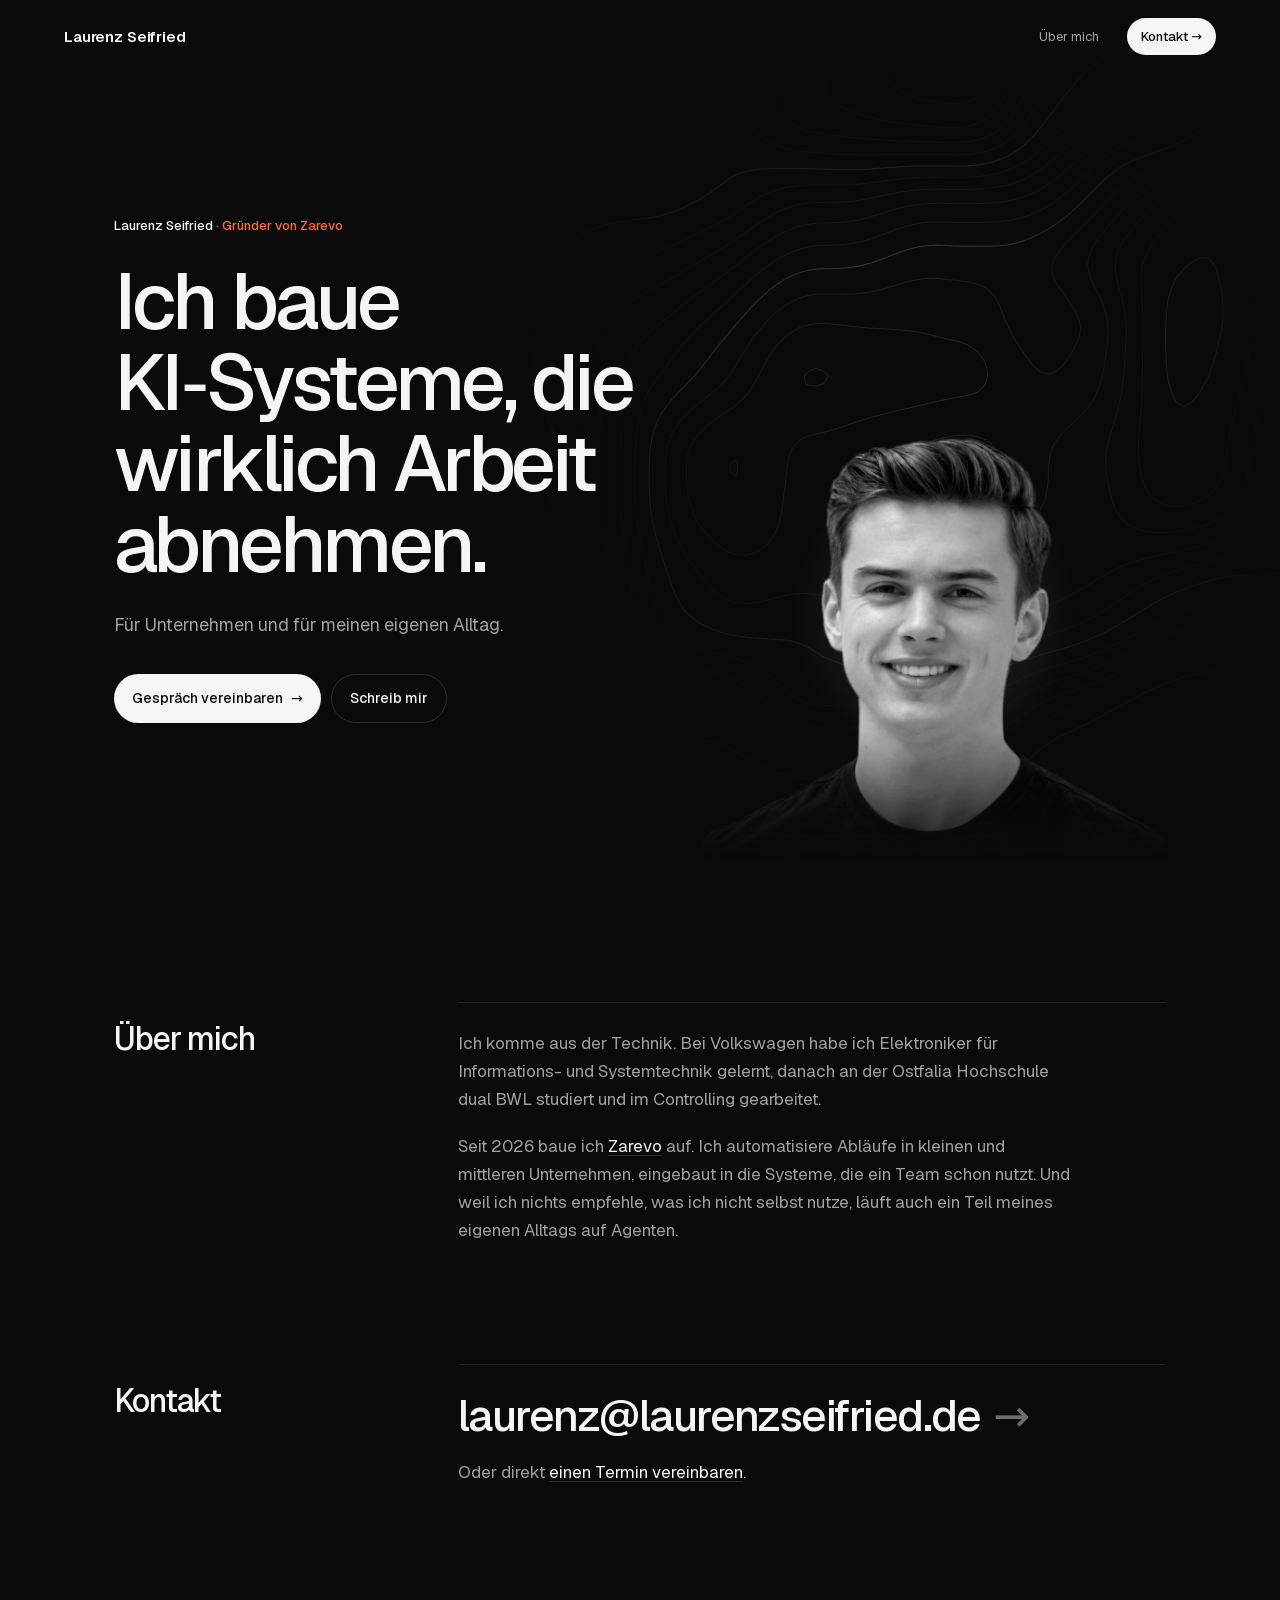
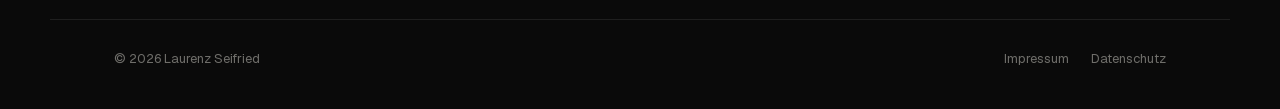
==== commit 90cefdcc: "Adresse laurenz@laurenzseifried.de (kontakt@ gehört zur Zarevo-Gruppe) Co-Authored-By: Claude Opus 5" ====
--- a/index.html
+++ b/index.html
@@ -53,7 +53,7 @@
   <a class="marke" href="/">Laurenz Seifried</a>
   <nav>
     <a href="#ueber">Über mich</a>
-    <a class="nav-knopf" href="mailto:kontakt@laurenzseifried.de">Kontakt <span aria-hidden="true">→</span></a>
+    <a class="nav-knopf" href="mailto:laurenz@laurenzseifried.de">Kontakt <span aria-hidden="true">→</span></a>
   </nav>
 </header>
 
@@ -67,7 +67,7 @@
       <p class="unterzeile" data-reveal>Für Unternehmen und für meinen eigenen Alltag.</p>
       <div class="knoepfe" data-reveal>
         <a class="knopf" href="https://cal.com/zarevo/30min" target="_blank" rel="noopener">Gespräch vereinbaren <span aria-hidden="true">→</span></a>
-        <a class="knopf leise" href="mailto:kontakt@laurenzseifried.de">Schreib mir</a>
+        <a class="knopf leise" href="mailto:laurenz@laurenzseifried.de">Schreib mir</a>
       </div>
     </div>
     <figure class="portrait" data-reveal>
@@ -86,7 +86,7 @@
   <section class="abschnitt zwei" id="kontakt">
     <h2 data-reveal>Kontakt</h2>
     <div>
-      <a class="mail" href="mailto:kontakt@laurenzseifried.de" data-reveal>kontakt@laurenzseifried.de <span aria-hidden="true">→</span></a>
+      <a class="mail" href="mailto:laurenz@laurenzseifried.de" data-reveal>laurenz@laurenzseifried.de <span aria-hidden="true">→</span></a>
       <p class="leise" data-reveal>Oder direkt <a href="https://cal.com/zarevo/30min" target="_blank" rel="noopener">einen Termin vereinbaren</a>.</p>
     </div>
   </section>
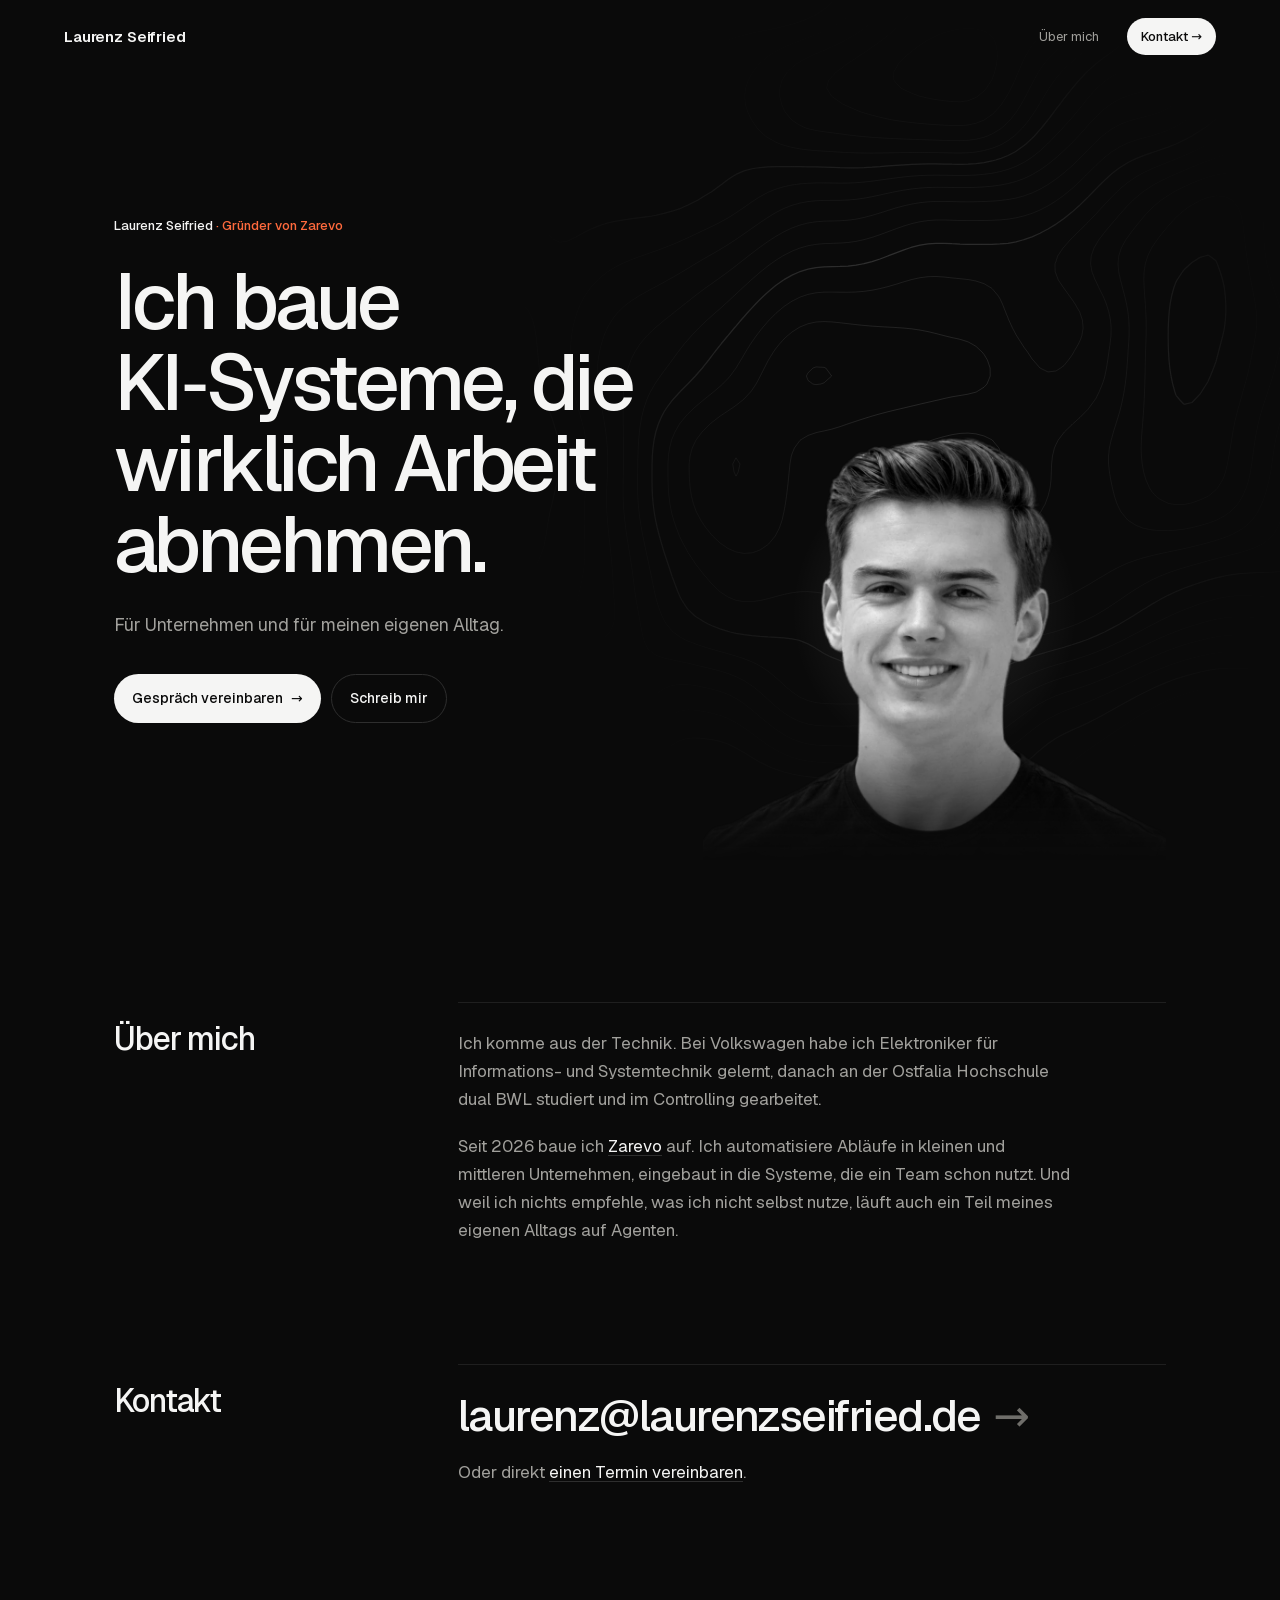
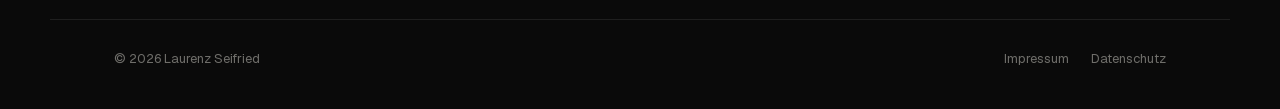
==== commit 5c01e5be: "Schema: worksFor mit @id von zarevo.de verknüpft Co-Authored-By: Claude Opus 5.5 <noreply@anthropic." ====
--- a/index.html
+++ b/index.html
@@ -31,7 +31,7 @@
   "image": "https://laurenzseifried.de/laurenz-seifried.jpg",
   "description": "Ich baue mit KI Systeme, die wirklich Arbeit abnehmen, für Unternehmen und mein eigenes Leben. Gründer von Zarevo.",
   "jobTitle": "Gründer",
-  "worksFor": {"@type": "Organization", "name": "Zarevo", "url": "https://zarevo.de/"},
+  "worksFor": {"@type": "Organization", "@id": "https://zarevo.de/#organisation", "name": "Zarevo", "url": "https://zarevo.de/"},
   "alumniOf": {"@type": "CollegeOrUniversity", "name": "Ostfalia Hochschule für angewandte Wissenschaften"},
   "knowsAbout": ["Künstliche Intelligenz", "Automatisierung", "Prozessautomatisierung"],
   "sameAs": [
